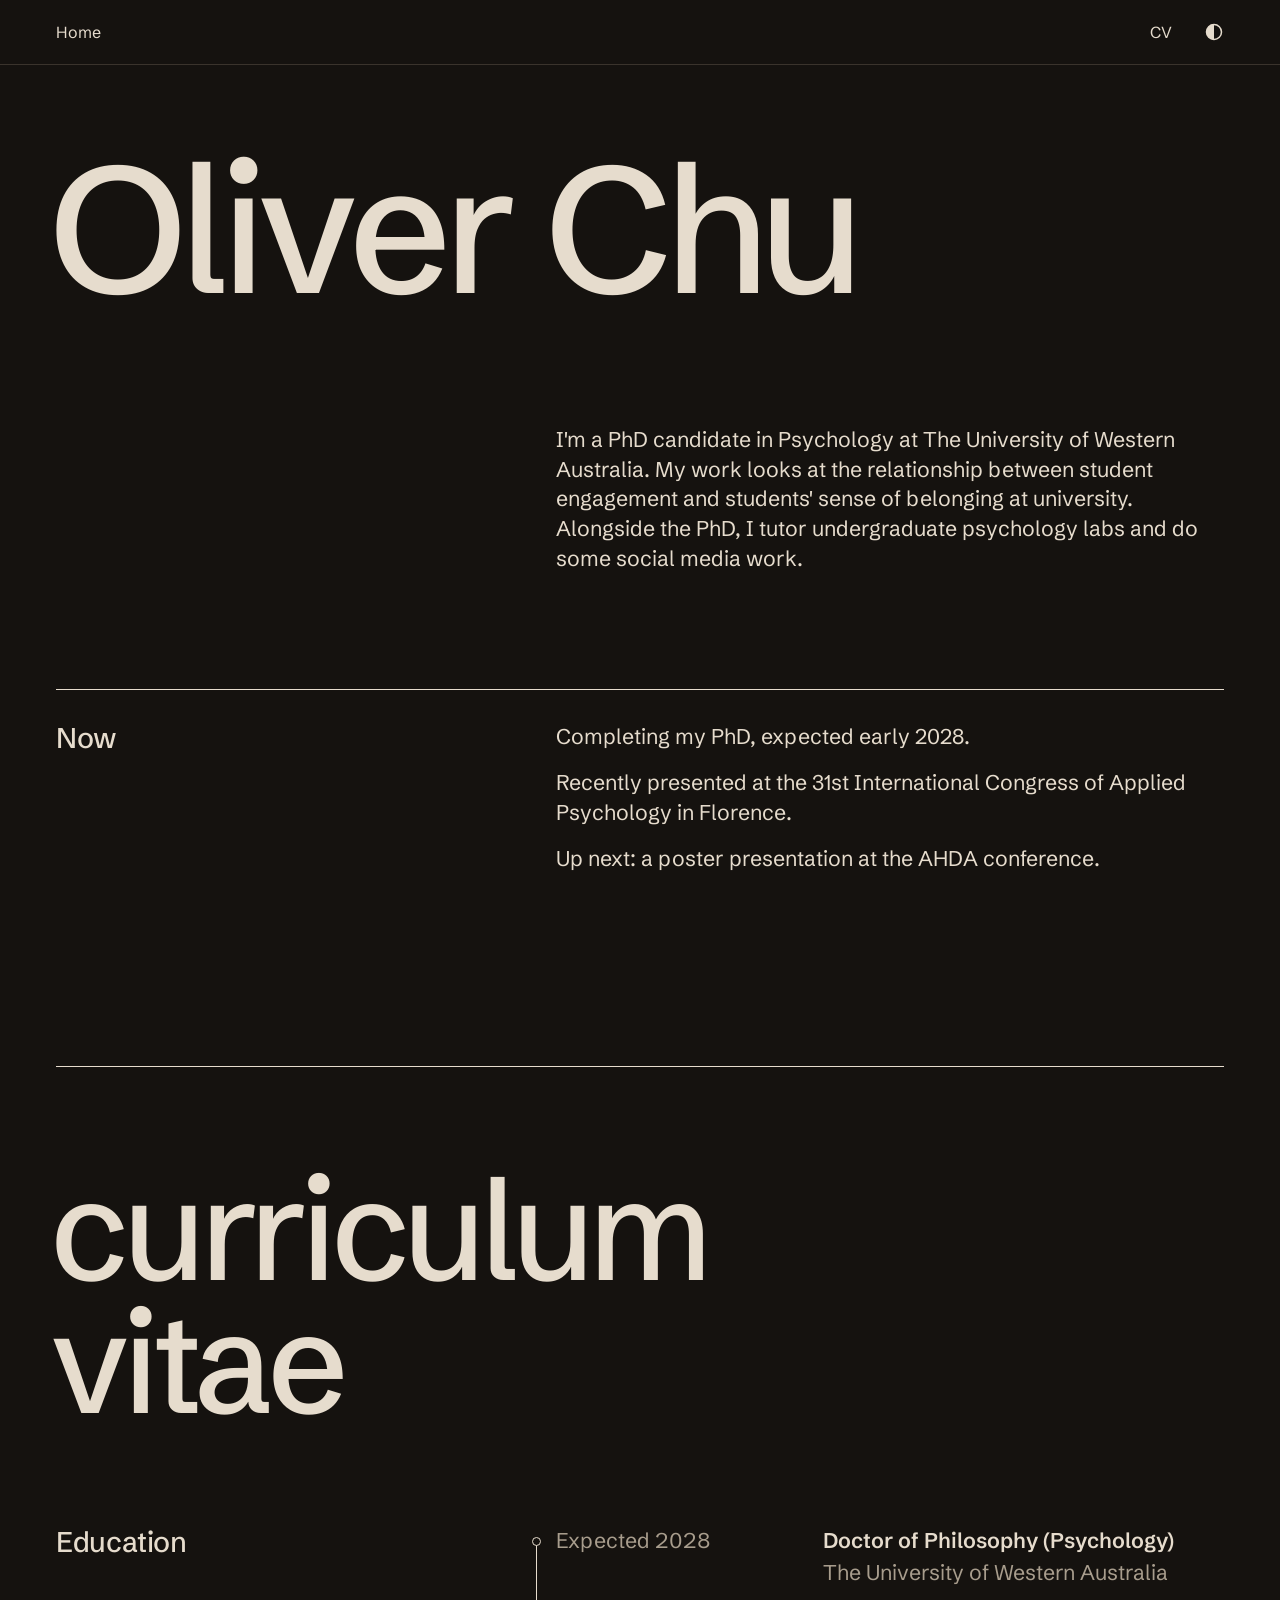
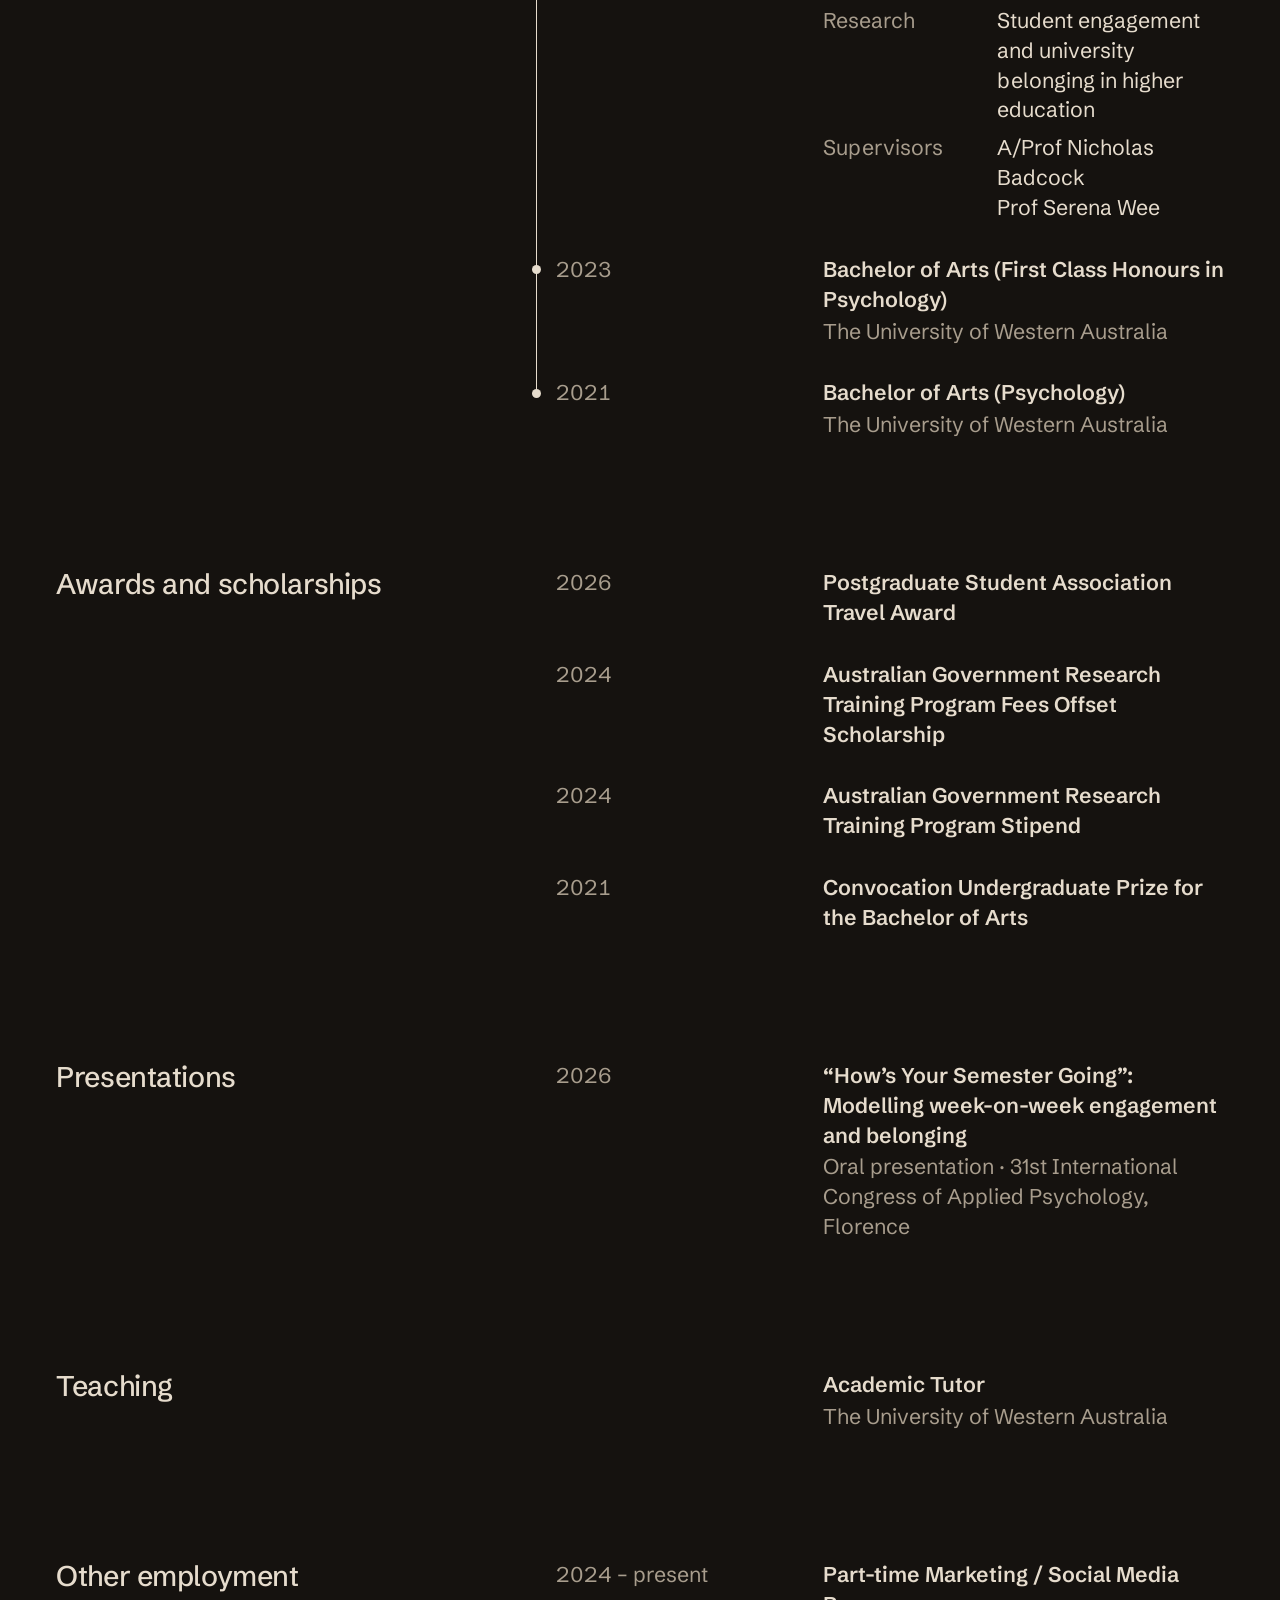
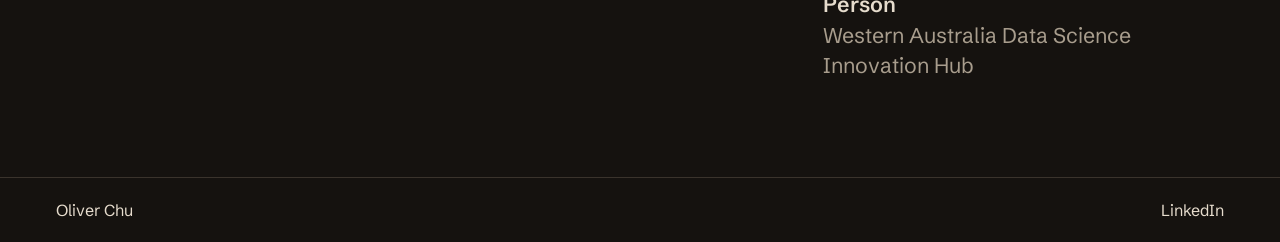
==== index.html @ 9bf69b16 "Take the posters and Work section off the home page for now Removes the three posters, the Work intr" ====
<!doctype html>
<html lang="en">
<head>
<meta charset="utf-8">
<meta name="viewport" content="width=device-width, initial-scale=1">
<title>Oliver Chu</title>
<meta name="description" content="Oliver Chu, PhD candidate in psychology at The University of Western Australia, studying how what students do shapes whether they feel they belong.">
<meta property="og:title" content="Oliver Chu">
<meta property="og:description" content="PhD candidate in psychology at The University of Western Australia, researching student engagement and university belonging.">
<meta property="og:type" content="website">
<link rel="icon" href="assets/img/favicon.svg" type="image/svg+xml">
<link rel="preload" href="assets/fonts/schibsted-grotesk-latin-500-normal.woff2" as="font" type="font/woff2" crossorigin>
<link rel="stylesheet" href="assets/css/style.css">
<script>document.documentElement.classList.add("js")</script>
<script src="assets/js/sun.js"></script>
</head>
<body class="home" id="top">

<header class="site-header">
<a class="site-home" href="index.html" aria-current="page">Home</a>
<nav class="site-nav" aria-label="Main">
<a href="#cv">CV</a>
<button class="theme-toggle" type="button" aria-label="Dark mode" aria-pressed="false" hidden><svg viewBox="0 0 20 20" aria-hidden="true"><circle cx="10" cy="10" r="7.5" fill="none" stroke="currentColor" stroke-width="1.5"/><path d="M10 2.5a7.5 7.5 0 0 1 0 15z" fill="currentColor"/></svg></button>
</nav>
</header>

<main>

<section class="hero">
<h1 class="display">Oliver Chu</h1>
<div class="row">
<div class="col-label"></div>
<div class="col-text lead">
<p>I'm a PhD candidate in Psychology at The University of Western Australia. My work looks at the relationship between student engagement and students' sense of belonging at university. Alongside the PhD, I tutor undergraduate psychology labs and do some social media work.</p>
</div>
<div class="col-space"></div>
</div>
</section>

<section class="section" aria-labelledby="now">
<div class="row">
<h2 class="label col-label" id="now">Now</h2>
<div class="col-text">
<p>Completing my PhD, expected early 2028.</p>
<p>Recently presented at the 31st International Congress of Applied Psychology in Florence.</p>
<p>Up next: a poster presentation at the AHDA conference.</p>
</div>
<div class="col-space"></div>
</div>
</section>


<section class="cv-head reveal" id="cv" aria-label="Curriculum vitae">
<h2 class="display display--page">curriculum<br>vitae</h2>
</section>

<section class="section section--tight reveal">
<div class="row">
<h2 class="label col-label">Education</h2>
<ol class="entries entries--timeline col-text" style="flex-grow: 4; max-width: none;">
<li class="entry entry--current">
<span class="entry-when">Expected 2028</span>
<div class="entry-body">
<span class="entry-what">Doctor of Philosophy (Psychology)</span>
<span class="entry-where">The University of Western Australia</span>
<dl class="entry-notes">
<dt>Research</dt><dd>Student engagement and university belonging in higher education</dd>
<dt>Supervisors</dt><dd class="pair"><span>A/Prof Nicholas Badcock</span><span>Prof Serena Wee</span></dd>
</dl>
</div>
</li>
<li class="entry">
<span class="entry-when">2023</span>
<div class="entry-body">
<span class="entry-what">Bachelor of Arts (First Class Honours in Psychology)</span>
<span class="entry-where">The University of Western Australia</span>
</div>
</li>
<li class="entry">
<span class="entry-when">2021</span>
<div class="entry-body">
<span class="entry-what">Bachelor of Arts (Psychology)</span>
<span class="entry-where">The University of Western Australia</span>
</div>
</li>
</ol>
<div class="col-space" style="flex-grow: 1;"></div>
</div>
</section>

<section class="section section--tight reveal">
<div class="row">
<h2 class="label col-label">Awards and scholarships</h2>
<ol class="entries col-text" style="flex-grow: 4; max-width: none;">
<li class="entry">
<span class="entry-when">2026</span>
<div class="entry-body"><span class="entry-what">Postgraduate Student Association Travel Award</span></div>
</li>
<li class="entry">
<span class="entry-when">2024</span>
<div class="entry-body"><span class="entry-what">Australian Government Research Training Program Fees Offset Scholarship</span></div>
</li>
<li class="entry">
<span class="entry-when">2024</span>
<div class="entry-body"><span class="entry-what">Australian Government Research Training Program Stipend</span></div>
</li>
<li class="entry">
<span class="entry-when">2021</span>
<div class="entry-body"><span class="entry-what">Convocation Undergraduate Prize for the Bachelor of Arts</span></div>
</li>
</ol>
<div class="col-space" style="flex-grow: 1;"></div>
</div>
</section>

<section class="section section--tight reveal">
<div class="row">
<h2 class="label col-label">Presentations</h2>
<ol class="entries col-text" style="flex-grow: 4; max-width: none;">
<li class="entry">
<span class="entry-when">2026</span>
<div class="entry-body">
<span class="entry-what">“How’s Your Semester Going”: Modelling week-on-week engagement and belonging</span>
<span class="entry-where">Oral presentation · 31st International Congress of Applied Psychology, Florence</span>
</div>
</li>
</ol>
<div class="col-space" style="flex-grow: 1;"></div>
</div>
</section>

<section class="section section--tight reveal">
<div class="row">
<h2 class="label col-label">Teaching</h2>
<ol class="entries col-text" style="flex-grow: 4; max-width: none;">
<li class="entry">
<span class="entry-when"></span>
<div class="entry-body">
<span class="entry-what">Academic Tutor</span>
<span class="entry-where">The University of Western Australia</span>
</div>
</li>
</ol>
<div class="col-space" style="flex-grow: 1;"></div>
</div>
</section>

<section class="section section--tight reveal">
<div class="row">
<h2 class="label col-label">Other employment</h2>
<ol class="entries col-text" style="flex-grow: 4; max-width: none;">
<li class="entry">
<span class="entry-when">2024 – present</span>
<div class="entry-body">
<span class="entry-what">Part-time Marketing / Social Media Person</span>
<span class="entry-where">Western Australia Data Science Innovation Hub</span>
</div>
</li>
</ol>
<div class="col-space" style="flex-grow: 1;"></div>
</div>
</section>


</main>

<footer class="site-footer">
<a class="footer-name" href="#top" aria-label="Oliver Chu, back to top">Oliver Chu</a>
<nav class="footer-links" aria-label="Contact">
<a class="footer-email" href="https://www.linkedin.com/in/oliver-chu-8070741a5/" rel="me">LinkedIn</a>
</nav>
<!-- Add your links when ready, e.g. <a href="https://scholar.google.com/...">Google Scholar</a> · <a href="https://orcid.org/...">ORCID</a> -->
</footer>

<script>
(function () {
  var items = document.querySelectorAll(".reveal");
  if (!("IntersectionObserver" in window)) { items.forEach(function (el) { el.classList.add("is-in"); }); return; }
  var io = new IntersectionObserver(function (entries) {
    entries.forEach(function (e) { if (e.isIntersecting) { e.target.classList.add("is-in"); io.unobserve(e.target); } });
  }, { rootMargin: "0px 0px -12% 0px", threshold: 0.08 });
  items.forEach(function (el) { io.observe(el); });
})();
</script>
<script src="assets/js/theme.js" defer></script>
<script src="assets/js/cursor.js" defer></script>
</body>
</html>
---- assets/css/style.css ----
/* Oliver Chu — site styles */

@font-face { font-family: "Schibsted Grotesk"; font-weight: 400; font-style: normal; font-display: swap; src: url("../fonts/schibsted-grotesk-latin-400-normal.woff2") format("woff2"); }
@font-face { font-family: "Schibsted Grotesk"; font-weight: 500; font-style: normal; font-display: swap; src: url("../fonts/schibsted-grotesk-latin-500-normal.woff2") format("woff2"); }
@font-face { font-family: "Schibsted Grotesk"; font-weight: 600; font-style: normal; font-display: swap; src: url("../fonts/schibsted-grotesk-latin-600-normal.woff2") format("woff2"); }

:root {
  --paper: #f1ebe0;
  --ink: #1b1714;
  --muted: #5e554b;
  --line: #d5ccbd;
  --accent: #9e2f3c;
  --font: "Schibsted Grotesk", "Helvetica Neue", Helvetica, Arial, sans-serif;
  --gutter: clamp(20px, 4.4vw, 64px);

  /* Type scale: Perfect Fourth (1.333) from a 16px base.
     -1 = 12px   0 = 16px   1 = 21.33px   7 = 159.8px   8 = 213px */
  --step--1: 0.75rem;
  --step-0: 1rem;
  --step-1: 1.333rem;
  --step-2: 1.777rem;
  --step-7: 9.989rem;
  --step-8: 13.315rem;

  /* Measure: body text kept to roughly 45–75 characters per line */
  --measure: 38em;
  --measure-lead: 30em;

  /* Layout: which of the 12 columns the text starts in, on screens 1024px and wider (phones stay one column).
     --bio-start moves the bio under the name; --text-start moves the text beside Work, Now and the CV titles.
     Both run to the right margin, so a smaller number gives a wider block. */
  --bio-start: 6;
  --text-start: 6;

  --dot: #9e2f3c; /* the cursor dot stays maroon in both modes */
  color-scheme: light;
}

/* Dark mode: the Study 2 poster colours. Follows the system setting unless the reader picks one with
   the header toggle, which sets data-theme on <html>. Links turn rose, since maroon is too dim on the dark ground. */
:root[data-theme="dark"] {
  --paper: #15120f;
  --ink: #e6dccd;
  --muted: #a89d8d;
  --line: #3a332c;
  --accent: #e07a82;
  color-scheme: dark;
}
@media (prefers-color-scheme: dark) {
  :root:not([data-theme="light"]) {
    --paper: #15120f;
    --ink: #e6dccd;
    --muted: #a89d8d;
    --line: #3a332c;
    --accent: #e07a82;
    color-scheme: dark;
  }
}

*, *::before, *::after { box-sizing: border-box; }

html { -webkit-text-size-adjust: 100%; }

body {
  margin: 0;
  background: var(--paper);
  color: var(--ink);
  font-family: var(--font);
  font-size: var(--step-0);
  line-height: 1.5;
  -webkit-font-smoothing: antialiased;
}

a { color: var(--ink); text-underline-offset: 4px; }
a:hover { color: var(--accent); }
a:focus-visible { outline: 2px solid var(--accent); outline-offset: 2px; }

img { display: block; max-width: 100%; }

/* Section titles: real type on the scale, sentence case, no tracking */
.label {
  margin: 0;
  font-size: var(--step-2);
  line-height: 1.15;
  font-weight: 500;
  letter-spacing: -0.015em;
}

.meta { font-size: var(--step--1); line-height: 1.4; color: var(--muted); }
.entry-when, .poster .meta span:first-child { font-variant-numeric: tabular-nums; }

/* Header and footer */
.site-header {
  padding: 0 var(--gutter);
  display: flex;
  flex-wrap: wrap;
  justify-content: space-between;
  align-items: center;
  gap: 8px 32px;
  border-bottom: 1px solid var(--line);
}
.site-header a {
  display: inline-flex;
  align-items: center;
  min-height: 64px;
  text-decoration: none;
}
.site-home { font-size: var(--step-0); }
.site-nav { display: flex; gap: 0 32px; }
.site-nav a { font-size: var(--step-0); font-weight: 400; }
.site-nav a[aria-current="page"] { text-decoration: underline; text-underline-offset: 6px; }
/* Light / Dark toggle: a half-filled circle in the nav, the same height as the links.
   Pressed (dark) turns the filled half to the other side, a short half-turn that skips with reduced motion. */
.theme-toggle { display: inline-flex; align-items: center; justify-content: center; min-height: 64px; min-width: 44px; margin: 0 -12px; padding: 0; border: 0; background: none; color: var(--ink); }
.theme-toggle svg { width: 20px; height: 20px; transition: transform 0.4s ease; }
.theme-toggle[aria-pressed="true"] svg { transform: rotate(180deg); }
@media (prefers-reduced-motion: reduce) { .theme-toggle svg { transition: none; } }
.theme-toggle:hover { color: var(--accent); }
.theme-toggle:focus-visible { outline: 2px solid var(--accent); outline-offset: 2px; }
.theme-toggle[hidden] { display: none; }

.site-footer {
  padding: 32px var(--gutter) 48px;
  border-top: 1px solid var(--line);
  display: flex;
  flex-wrap: wrap;
  justify-content: space-between;
  gap: 16px 48px;
}

main { padding: 0 var(--gutter); }

/* Big type */
.display {
  margin: 0;
  font-size: clamp(4rem, 14vw, var(--step-8));
  line-height: 0.9;
  font-weight: 500;
  letter-spacing: -0.045em;
  /* Optical alignment: the first letter's built-in side space (about 0.042em on O and c) is pulled back,
     so the visible edge of the letter sits on the page margin like everything below it */
  margin-left: -0.042em;
}
.display--page { font-size: clamp(3.5rem, 11vw, var(--step-7)); line-height: 0.95; }

/* Sections and the label / text / space row.
   Opening section: more air above the name and between the name and the bio (Draft 2, 1440px: 96 / 128 / 128) */
.hero { padding: clamp(64px, 6.5vw, 96px) 0 clamp(96px, 9vw, 128px); display: flex; flex-direction: column; gap: clamp(48px, 9vw, 128px); }
.section { padding: 32px 0 192px; border-top: 1px solid var(--ink); display: flex; flex-direction: column; gap: 48px; }
/* CV subsections (Education, Awards, …): no rule above them; full-width rules are kept for major sections only */
.section--tight { padding-bottom: 96px; border-top: 0; }

.row { display: flex; flex-wrap: wrap; gap: 24px 32px; }
.row > .col-label { flex: 1 1 180px; }
.row > .col-text { flex: 3 1 480px; max-width: 30em; font-size: var(--step-1); line-height: 1.4; }
.hero-intro { display: flex; justify-content: center; }
.hero-intro .lead { margin: 0; }
.lead, .row > .col-text.lead { font-size: var(--step-1); line-height: 1.4; max-width: var(--measure-lead); }
.row > .col-space { flex: 2 1 0; min-width: 0; }
.col-text p { margin: 0; }
.col-text > * + *, .col-text > p + p { margin-top: 16px; }

.link-label {
  display: inline-flex;
  align-items: center;
  min-height: 44px;
  font-size: var(--step-1);
  font-weight: 400;
}

/* Poster row */
.posters { display: flex; flex-wrap: wrap; gap: 64px 32px; align-items: flex-start; }
.poster { flex: 1 1 280px; margin: 0; display: flex; flex-direction: column; gap: 16px; }
.poster img { width: 100%; height: auto; aspect-ratio: 840 / 1188; object-fit: cover; }
/* Dark mode: a hairline edge so the dark Study 2 poster doesn't merge into the page, and posters dimmed
   slightly so the cream one doesn't glare; each lights up fully on hover or focus. */
:root[data-theme="dark"] .poster img { box-shadow: 0 0 0 1px var(--line); filter: brightness(0.86); transition: filter 0.3s ease; }
:root[data-theme="dark"] .poster-open:is(:hover, :focus-visible) img { filter: none; }
@media (prefers-color-scheme: dark) {
  :root:not([data-theme="light"]) .poster img { box-shadow: 0 0 0 1px var(--line); filter: brightness(0.86); transition: filter 0.3s ease; }
  :root:not([data-theme="light"]) .poster-open:is(:hover, :focus-visible) img { filter: none; }
}
@media (prefers-reduced-motion: reduce) { .poster img { transition: none; } }
.poster figcaption { display: flex; flex-direction: column; gap: 8px; }
.poster .meta { display: flex; gap: 16px; font-size: var(--step-0); }
.poster-title { font-weight: 600; font-size: var(--step-1); line-height: 1.3; }

/* Poster viewer: a poster opens full-screen near its native size, so the print-sized text can be read.
   Plain paper ground, square corners, no shadow or animation. Close sits in the header's 64px row. */
.poster-open { display: block; cursor: zoom-in; }
.poster-open:focus-visible { outline: 2px solid var(--accent); outline-offset: 4px; }
.viewer { width: 100vw; height: 100dvh; max-width: none; max-height: none; margin: 0; padding: 64px 0 0; border: 0; background: var(--paper); overflow: auto; }
.viewer::backdrop { background: var(--paper); }
html:has(.viewer[open]) { overflow: hidden; }
.viewer-close { position: fixed; top: 0; right: 0; min-height: 64px; padding: 0 var(--gutter); border: 0; background: var(--paper); color: var(--ink); font: inherit; font-size: var(--step-0); cursor: pointer; }
.viewer-close:hover { color: var(--accent); }
.viewer-close:focus-visible { outline: 2px solid var(--accent); outline-offset: -4px; }
.viewer-img {
  display: block;
  margin: 0 auto;
  height: auto;
  cursor: zoom-out;
  /* Fill the screen up to the file's native 1680px; never below 1000px, so phones pan sideways instead of shrinking the text */
  width: clamp(1000px, 100%, 1680px);
  max-width: none;
}

/* CV entries */
.entries { margin: 0; padding: 0; list-style: none; display: flex; flex-direction: column; gap: 32px; }
.entry { display: flex; flex-wrap: wrap; gap: 4px 32px; }
.entry-when { flex: 0 0 220px; font-size: var(--step-1); line-height: 1.4; color: var(--muted); }
.entry-body { flex: 1 1 360px; max-width: 30em; font-size: var(--step-1); line-height: 1.4; display: flex; flex-direction: column; gap: 2px; }
.entry-what { font-weight: 600; }
.entry-where { color: var(--muted); }
.entry-notes { margin: 16px 0 0; font-size: var(--step-1); line-height: 1.4; display: grid; grid-template-columns: 150px minmax(0, 1fr); gap: 8px 24px; }
.entry-notes dt { color: var(--muted); }
.entry-notes dd { margin: 0; }

@media (max-width: 640px) {
  .hero { padding-bottom: 96px; }
  .section { padding-bottom: 96px; }
  .entry-notes { grid-template-columns: 1fr; gap: 0 0; }
  .entry-notes dd { margin-bottom: 8px; }
}
.entries.col-text > * + * { margin-top: 0; }

/* Supervisors side by side; when there isn't room, the second name drops to the next line.
   A name only breaks between words if it can't fit on a line by itself (the narrow column near 1076px). */
.entry-notes dd.pair { display: flex; flex-wrap: wrap; gap: 0 24px; }
.entry-notes dd.pair > span { min-width: 0; }

/* Education timeline: a dot beside each date joined by a hairline, newest at the top.
   Dots sit in the gutter left of the dates, so the dates still line up with the other CV sections.
   The current entry (the PhD, in progress) is a hollow dot. On narrow screens the list is indented to make room. */
.entries--timeline > .entry { position: relative; }
.entries--timeline > .entry::before,
.entries--timeline > .entry:not(:last-child)::after { content: ""; position: absolute; pointer-events: none; }
.entries--timeline > .entry::before {
  left: -24px; top: calc(var(--step-1) * 0.7 - 4.5px); z-index: 1;
  width: 9px; height: 9px; border-radius: 50%; background: var(--ink);
}
.entries--timeline > .entry--current::before { background: var(--paper); border: 1.5px solid var(--ink); }
.entries--timeline > .entry:not(:last-child)::after {
  left: -20px; width: 1px; background: var(--ink);
  top: calc(var(--step-1) * 0.7); bottom: calc(-32px - var(--step-1) * 0.7);
}
@media (max-width: 1023px) { .entries--timeline { padding-left: 24px; } }

/* One-page CV: the CV follows Now and each section fades in once as it arrives */
html { scroll-behavior: smooth; }
#cv { scroll-margin-top: 0; }
.cv-head { padding: 96px 0 64px; border-top: 1px solid var(--ink); }
.js .reveal { opacity: 0; transform: translateY(28px); transition: opacity 0.8s ease, transform 0.8s cubic-bezier(0.2, 0.7, 0.2, 1); }
.js .reveal.is-in { opacity: 1; transform: none; }
@media (prefers-reduced-motion: reduce) {
  html { scroll-behavior: auto; }
  .js .reveal { opacity: 1; transform: none; transition: none; }
}
@media print { .js .reveal { opacity: 1; transform: none; } }

/* Footer mirrors the header: the name at the same size as Home and CV */
.site-footer { margin: 0; padding: 0 var(--gutter); min-height: 64px; display: flex; align-items: center; border-top: 1px solid var(--line); }
.footer-name { font-size: var(--step-0); text-decoration: none; color: var(--ink); display: inline-flex; align-items: center; min-height: 64px; }
.footer-name:hover { color: var(--accent); }
/* Contact link (LinkedIn) on the right of the footer, mirroring CV in the header; same 16px */
.footer-email { font-size: var(--step-0); text-decoration: none; color: var(--ink); display: inline-flex; align-items: center; gap: 8px; min-height: 64px; }
.footer-email:hover { color: var(--accent); }
.footer-links { display: flex; flex-wrap: wrap; gap: 0 32px; }
@media (max-width: 480px) { .footer-email, .footer-name { min-height: 48px; } .site-footer { padding-block: 8px; row-gap: 0; } }

/* Wide screens: a 12-column grid. Labels take columns 1–5 and all text starts at column 6, running to the
   right margin (Draft 2), capped at a readable line length on very wide screens.
   The type grows gently past 1440px so lines stay a comfortable length instead of leaving the right side empty. */
@media (min-width: 1024px) {
  .row { display: grid; grid-template-columns: repeat(12, minmax(0, 1fr)); column-gap: 32px; row-gap: 24px; }
  /* Start columns come from --bio-start and --text-start in :root (6 if unset). Labels fill the space before the text. */
  .row > .col-label { grid-column: 1 / var(--text-start, 6); }
  .row > .col-text { grid-column: var(--text-start, 6) / 13; max-width: var(--measure); }
  .row > .col-text.entries { grid-column: var(--text-start, 6) / 13; max-width: none; }
  .hero .row > .col-text.lead { grid-column: var(--bio-start, 6) / 13; }
  .lead, .row > .col-text.lead { max-width: var(--measure); }
  .row > .col-space { display: none; }
  .entry-when { flex-basis: 11em; }
  .entry-body { max-width: 34em; }
}
@media (min-width: 1440px) {
  html { font-size: min(20px, calc(16px + (100vw - 1440px) * 0.007)); }
}

/* Fallback cursor (no script, or touch laptops): a small maroon (accent) dot; over anything clickable a larger one.
   A thin paper ring keeps both visible on the dark Study 2 poster. */
html { cursor: url("data:image/svg+xml,%3Csvg xmlns='http://www.w3.org/2000/svg' width='16' height='16'%3E%3Ccircle cx='8' cy='8' r='4.5' fill='%239e2f3c' stroke='%23f1ebe0' stroke-width='1.5'/%3E%3C/svg%3E") 8 8, auto; }
a, button, .poster-open, .viewer-img, .viewer-close { cursor: url("data:image/svg+xml,%3Csvg xmlns='http://www.w3.org/2000/svg' width='24' height='24'%3E%3Ccircle cx='12' cy='12' r='8' fill='%239e2f3c' stroke='%23f1ebe0' stroke-width='1.5'/%3E%3C/svg%3E") 12 12, pointer; }

/* Main cursor (assets/js/cursor.js): a maroon dot on the pointer and a hollow ring trailing a beat behind.
   The script adds .has-cursor, which hides the system cursor. The ring is white with a difference blend,
   so it inverts what's under it: dark on paper, light on the dark ground and posters, in either mode. */
.has-cursor, .has-cursor * { cursor: none !important; }
.cursor-ring, .cursor-dot { position: fixed; left: 0; top: 0; z-index: 2147483647; pointer-events: none; border-radius: 50%; opacity: 0; transition: opacity 0.2s; will-change: transform; }
.cursor-ring { width: 28px; height: 28px; margin: -14px 0 0 -14px; border: 1.5px solid #fff; mix-blend-mode: difference; }
.cursor-dot { width: 9px; height: 9px; margin: -4.5px 0 0 -4.5px; background: var(--dot); }
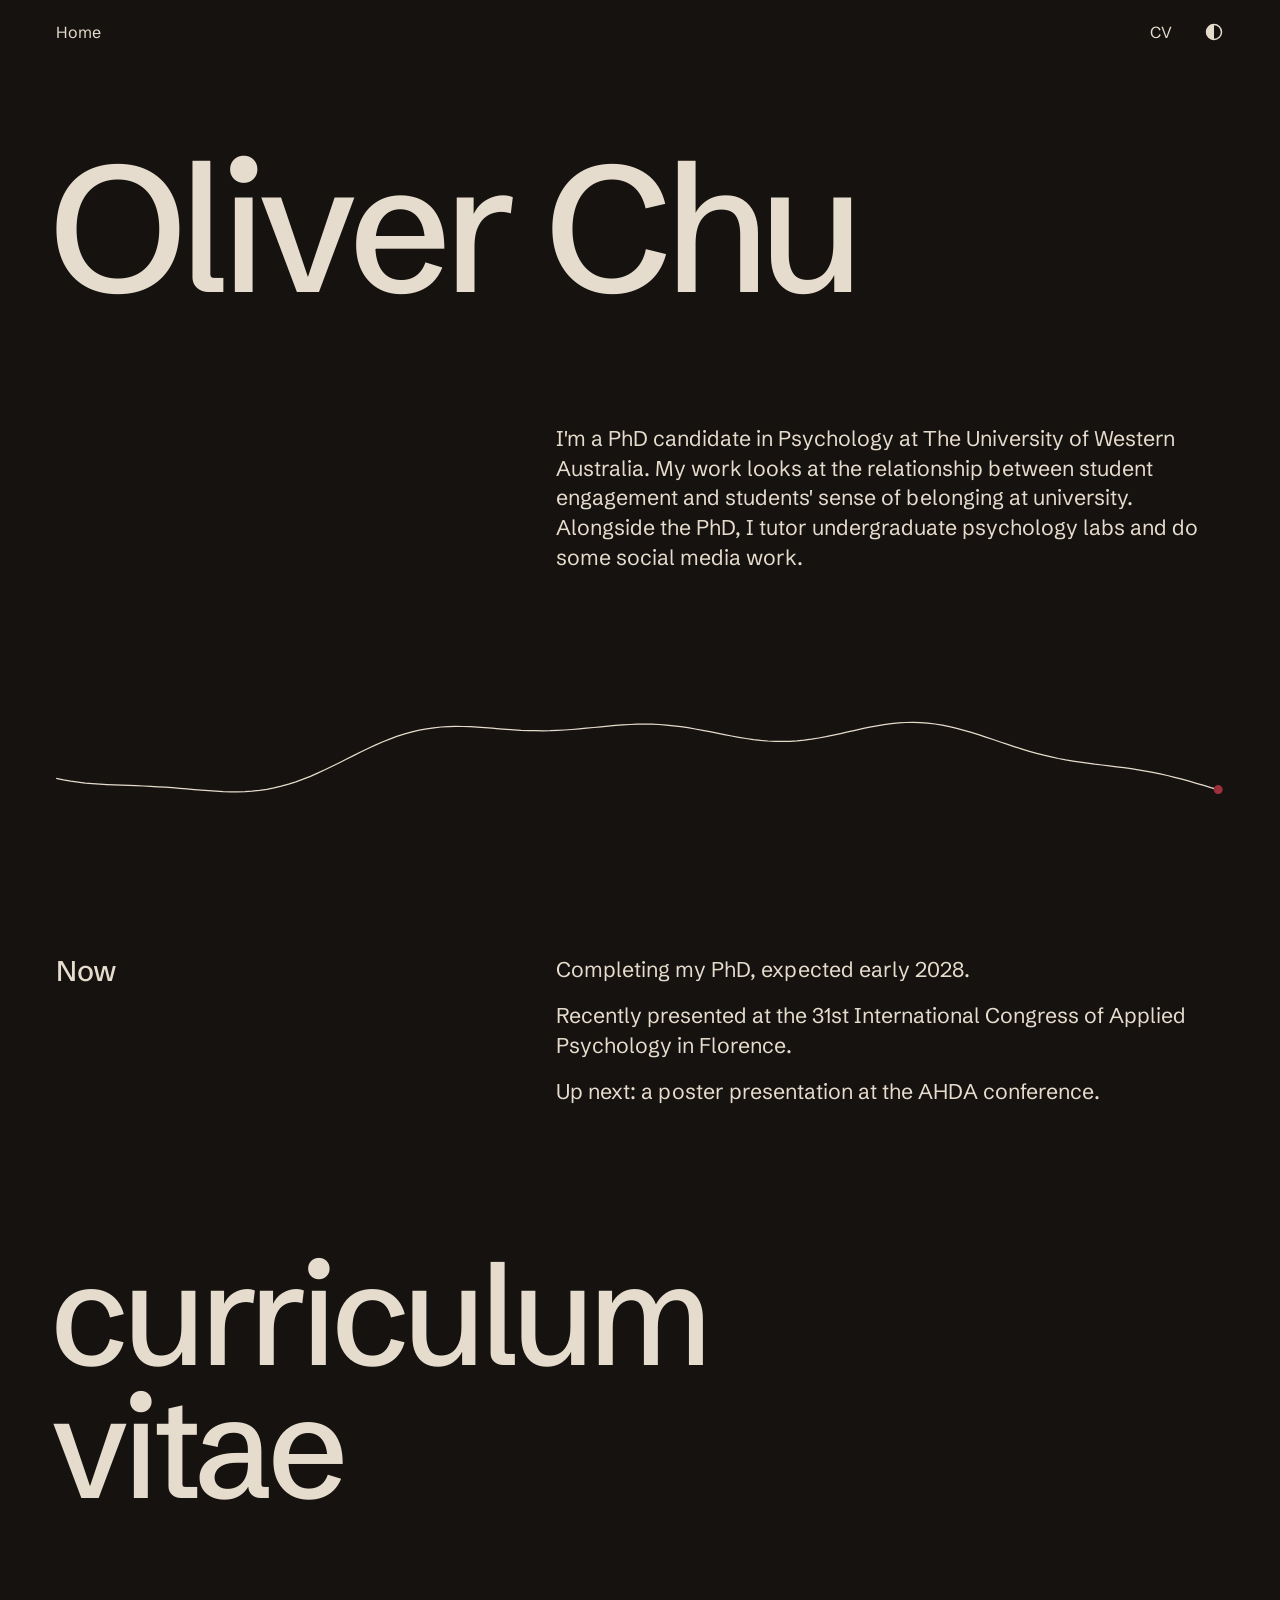
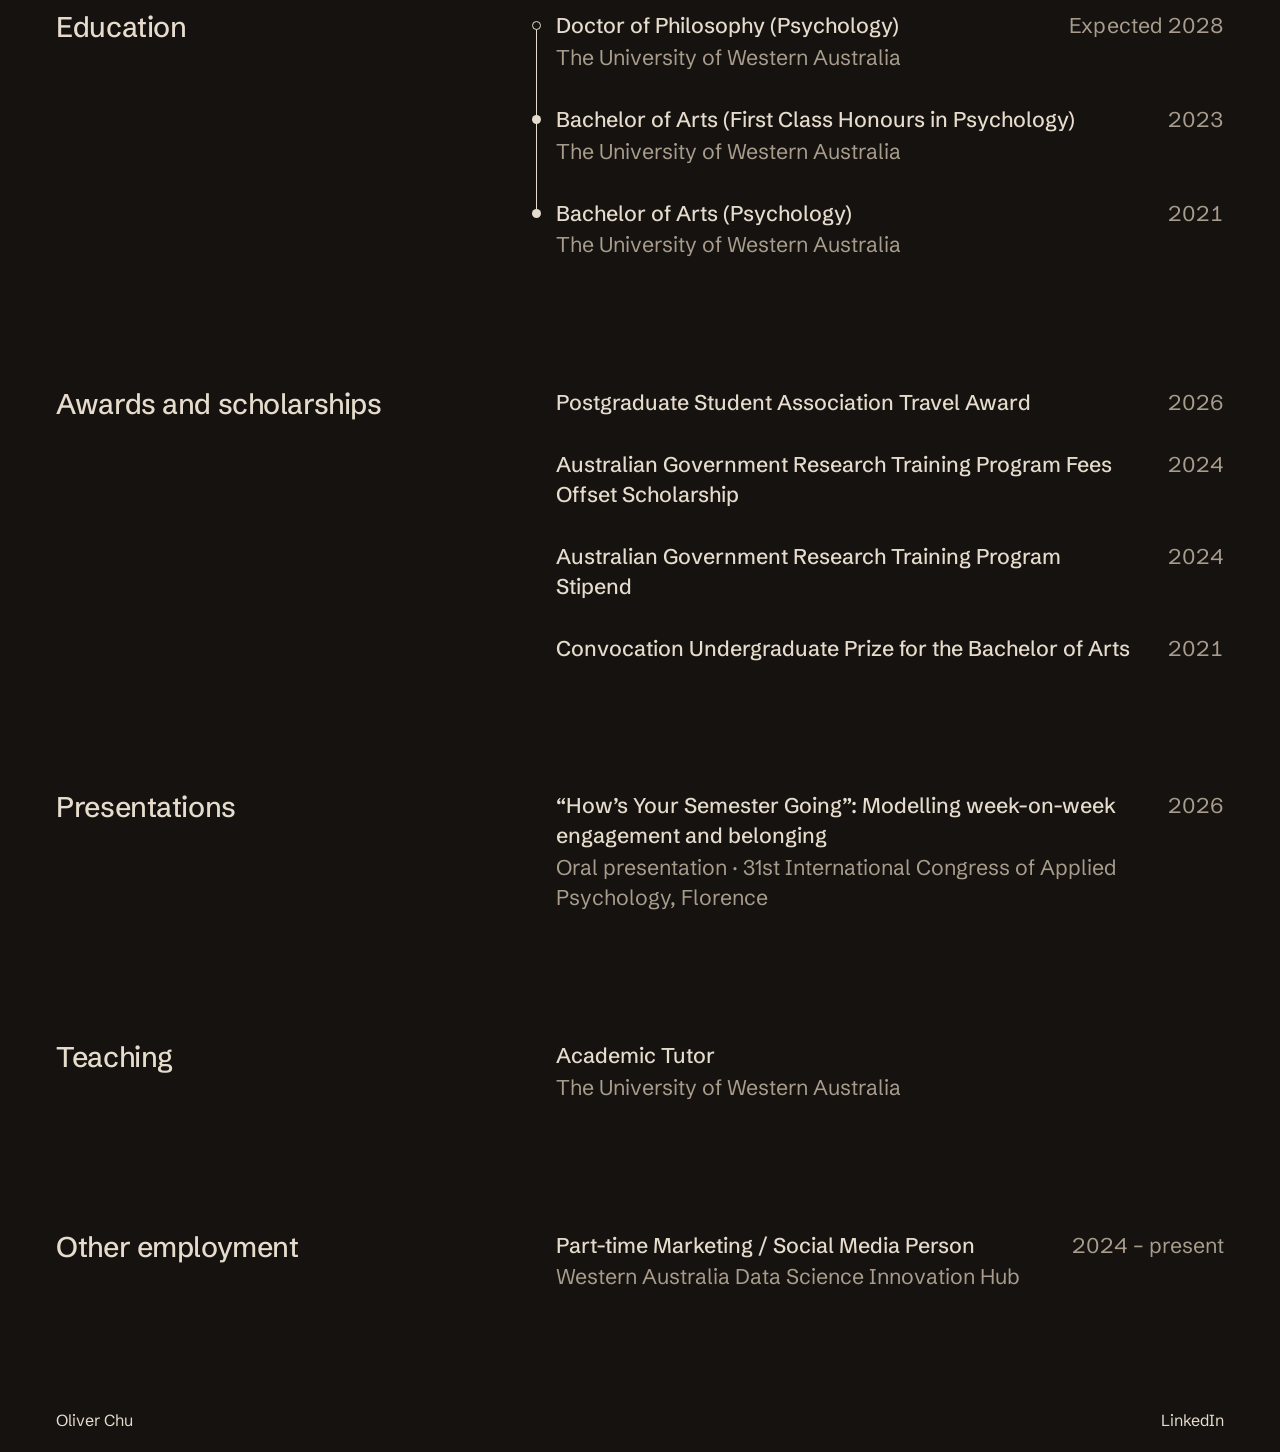
==== commit c4b357f3: "Remove the lines across and add a moving line above Now Spacing now separates the sections, with the" ====
--- a/index.html
+++ b/index.html
@@ -63,10 +63,6 @@
 <div class="entry-body">
 <span class="entry-what">Doctor of Philosophy (Psychology)</span>
 <span class="entry-where">The University of Western Australia</span>
-<dl class="entry-notes">
-<dt>Research</dt><dd>Student engagement and university belonging in higher education</dd>
-<dt>Supervisors</dt><dd class="pair"><span>A/Prof Nicholas Badcock</span><span>Prof Serena Wee</span></dd>
-</dl>
 </div>
 </li>
 <li class="entry">
@@ -183,6 +179,7 @@
 })();
 </script>
 <script src="assets/js/theme.js" defer></script>
+<script src="assets/js/line.js" defer></script>
 <script src="assets/js/cursor.js" defer></script>
 </body>
 </html>
--- a/assets/css/style.css
+++ b/assets/css/style.css
@@ -97,7 +97,6 @@
   justify-content: space-between;
   align-items: center;
   gap: 8px 32px;
-  border-bottom: 1px solid var(--line);
 }
 .site-header a {
   display: inline-flex;
@@ -121,7 +120,6 @@
 
 .site-footer {
   padding: 32px var(--gutter) 48px;
-  border-top: 1px solid var(--line);
   display: flex;
   flex-wrap: wrap;
   justify-content: space-between;
@@ -146,9 +144,17 @@
 /* Sections and the label / text / space row.
    Opening section: more air above the name and between the name and the bio (Draft 2, 1440px: 96 / 128 / 128) */
 .hero { padding: clamp(64px, 6.5vw, 96px) 0 clamp(96px, 9vw, 128px); display: flex; flex-direction: column; gap: clamp(48px, 9vw, 128px); }
-.section { padding: 32px 0 192px; border-top: 1px solid var(--ink); display: flex; flex-direction: column; gap: 48px; }
-/* CV subsections (Education, Awards, …): no rule above them; full-width rules are kept for major sections only */
-.section--tight { padding-bottom: 96px; border-top: 0; }
+/* No lines across the page: spacing separates the sections, and the moving line sits above Now */
+.section { padding: 32px 0 clamp(56px, 6vw, 88px); display: flex; flex-direction: column; gap: 48px; }
+.section--tight { padding-bottom: 96px; }
+
+/* Moving line above Now (assets/js/line.js): fine enough to read as a rule, with the cursor's maroon dot on its end */
+.moving-line { display: block; width: 100%; height: 120px; overflow: visible; }
+.moving-line path { fill: none; stroke: var(--ink); stroke-width: 1.25; stroke-dasharray: 1; stroke-dashoffset: 1; transition: stroke-dashoffset 2.4s cubic-bezier(0.65, 0, 0.2, 1); }
+.moving-line circle { fill: var(--dot); opacity: 0; transition: opacity 0.4s 2.2s; }
+.moving-line.is-in path { stroke-dashoffset: 0; }
+.moving-line.is-in circle { opacity: 1; }
+@media (prefers-reduced-motion: reduce) { .moving-line path, .moving-line circle { transition: none; } }
 
 .row { display: flex; flex-wrap: wrap; gap: 24px 32px; }
 .row > .col-label { flex: 1 1 180px; }
@@ -210,7 +216,7 @@
 .entry { display: flex; flex-wrap: wrap; gap: 4px 32px; }
 .entry-when { flex: 0 0 220px; font-size: var(--step-1); line-height: 1.4; color: var(--muted); }
 .entry-body { flex: 1 1 360px; max-width: 30em; font-size: var(--step-1); line-height: 1.4; display: flex; flex-direction: column; gap: 2px; }
-.entry-what { font-weight: 600; }
+.entry-what { font-weight: 500; }
 .entry-where { color: var(--muted); }
 .entry-notes { margin: 16px 0 0; font-size: var(--step-1); line-height: 1.4; display: grid; grid-template-columns: 150px minmax(0, 1fr); gap: 8px 24px; }
 .entry-notes dt { color: var(--muted); }
@@ -218,7 +224,6 @@
 
 @media (max-width: 640px) {
   .hero { padding-bottom: 96px; }
-  .section { padding-bottom: 96px; }
   .entry-notes { grid-template-columns: 1fr; gap: 0 0; }
   .entry-notes dd { margin-bottom: 8px; }
 }
@@ -229,8 +234,8 @@
 .entry-notes dd.pair { display: flex; flex-wrap: wrap; gap: 0 24px; }
 .entry-notes dd.pair > span { min-width: 0; }
 
-/* Education timeline: a dot beside each date joined by a hairline, newest at the top.
-   Dots sit in the gutter left of the dates, so the dates still line up with the other CV sections.
+/* Education timeline: a dot beside each entry joined by a hairline, newest at the top.
+   Dots sit in the gutter to the left of the entries, so the text still lines up with the other CV sections.
    The current entry (the PhD, in progress) is a hollow dot. On narrow screens the list is indented to make room. */
 .entries--timeline > .entry { position: relative; }
 .entries--timeline > .entry::before,
@@ -249,7 +254,7 @@
 /* One-page CV: the CV follows Now and each section fades in once as it arrives */
 html { scroll-behavior: smooth; }
 #cv { scroll-margin-top: 0; }
-.cv-head { padding: 96px 0 64px; border-top: 1px solid var(--ink); }
+.cv-head { padding: clamp(48px, 5vw, 72px) 0 64px; }
 .js .reveal { opacity: 0; transform: translateY(28px); transition: opacity 0.8s ease, transform 0.8s cubic-bezier(0.2, 0.7, 0.2, 1); }
 .js .reveal.is-in { opacity: 1; transform: none; }
 @media (prefers-reduced-motion: reduce) {
@@ -259,7 +264,7 @@
 @media print { .js .reveal { opacity: 1; transform: none; } }
 
 /* Footer mirrors the header: the name at the same size as Home and CV */
-.site-footer { margin: 0; padding: 0 var(--gutter); min-height: 64px; display: flex; align-items: center; border-top: 1px solid var(--line); }
+.site-footer { margin: 0; padding: 0 var(--gutter); min-height: 64px; display: flex; align-items: center; }
 .footer-name { font-size: var(--step-0); text-decoration: none; color: var(--ink); display: inline-flex; align-items: center; min-height: 64px; }
 .footer-name:hover { color: var(--accent); }
 /* Contact link (LinkedIn) on the right of the footer, mirroring CV in the header; same 16px */
@@ -280,8 +285,10 @@
   .hero .row > .col-text.lead { grid-column: var(--bio-start, 6) / 13; }
   .lead, .row > .col-text.lead { max-width: var(--measure); }
   .row > .col-space { display: none; }
-  .entry-when { flex-basis: 11em; }
-  .entry-body { max-width: 34em; }
+  /* CV entries: titles start on the same column as the bio, and dates sit flush with the right margin */
+  .entry { flex-wrap: nowrap; justify-content: space-between; }
+  .entry-when { order: 2; flex: 0 0 auto; text-align: right; }
+  .entry-body { order: 1; flex: 0 1 var(--measure); max-width: var(--measure); }
 }
 @media (min-width: 1440px) {
   html { font-size: min(20px, calc(16px + (100vw - 1440px) * 0.007)); }
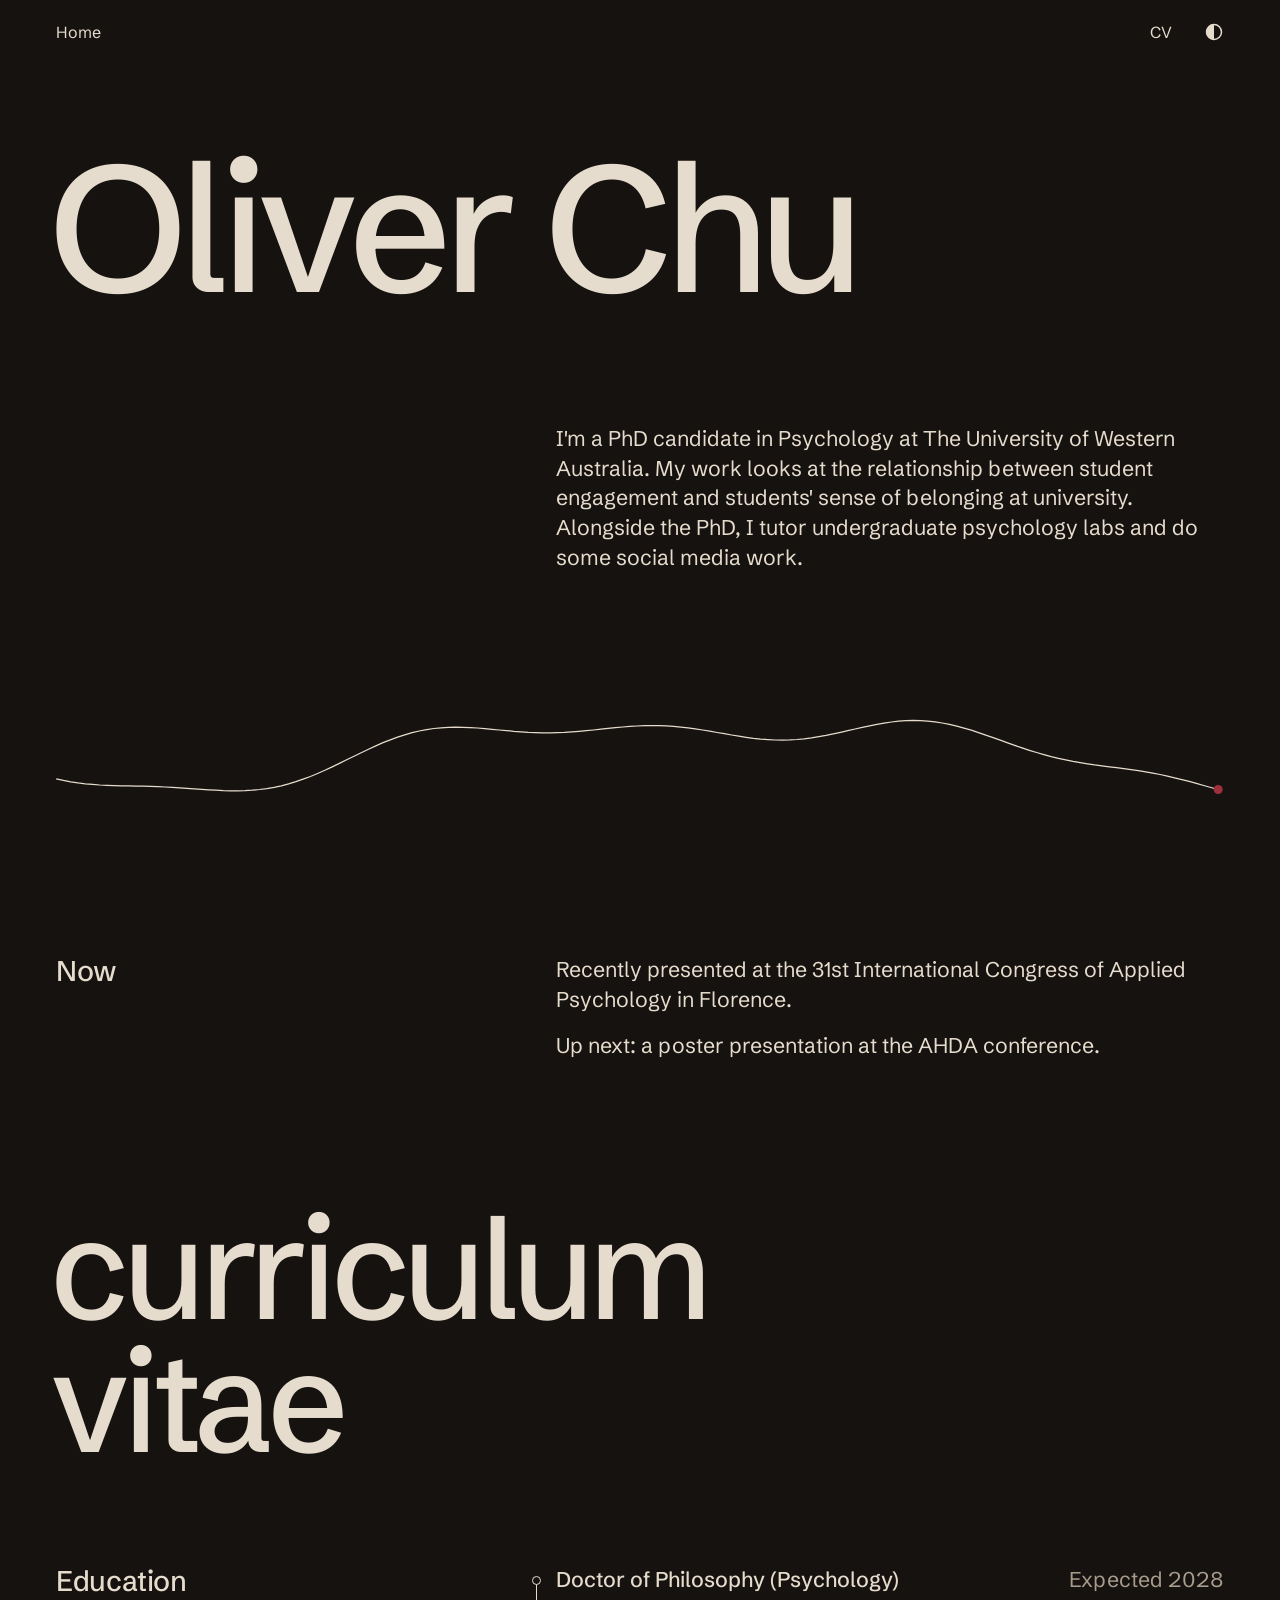
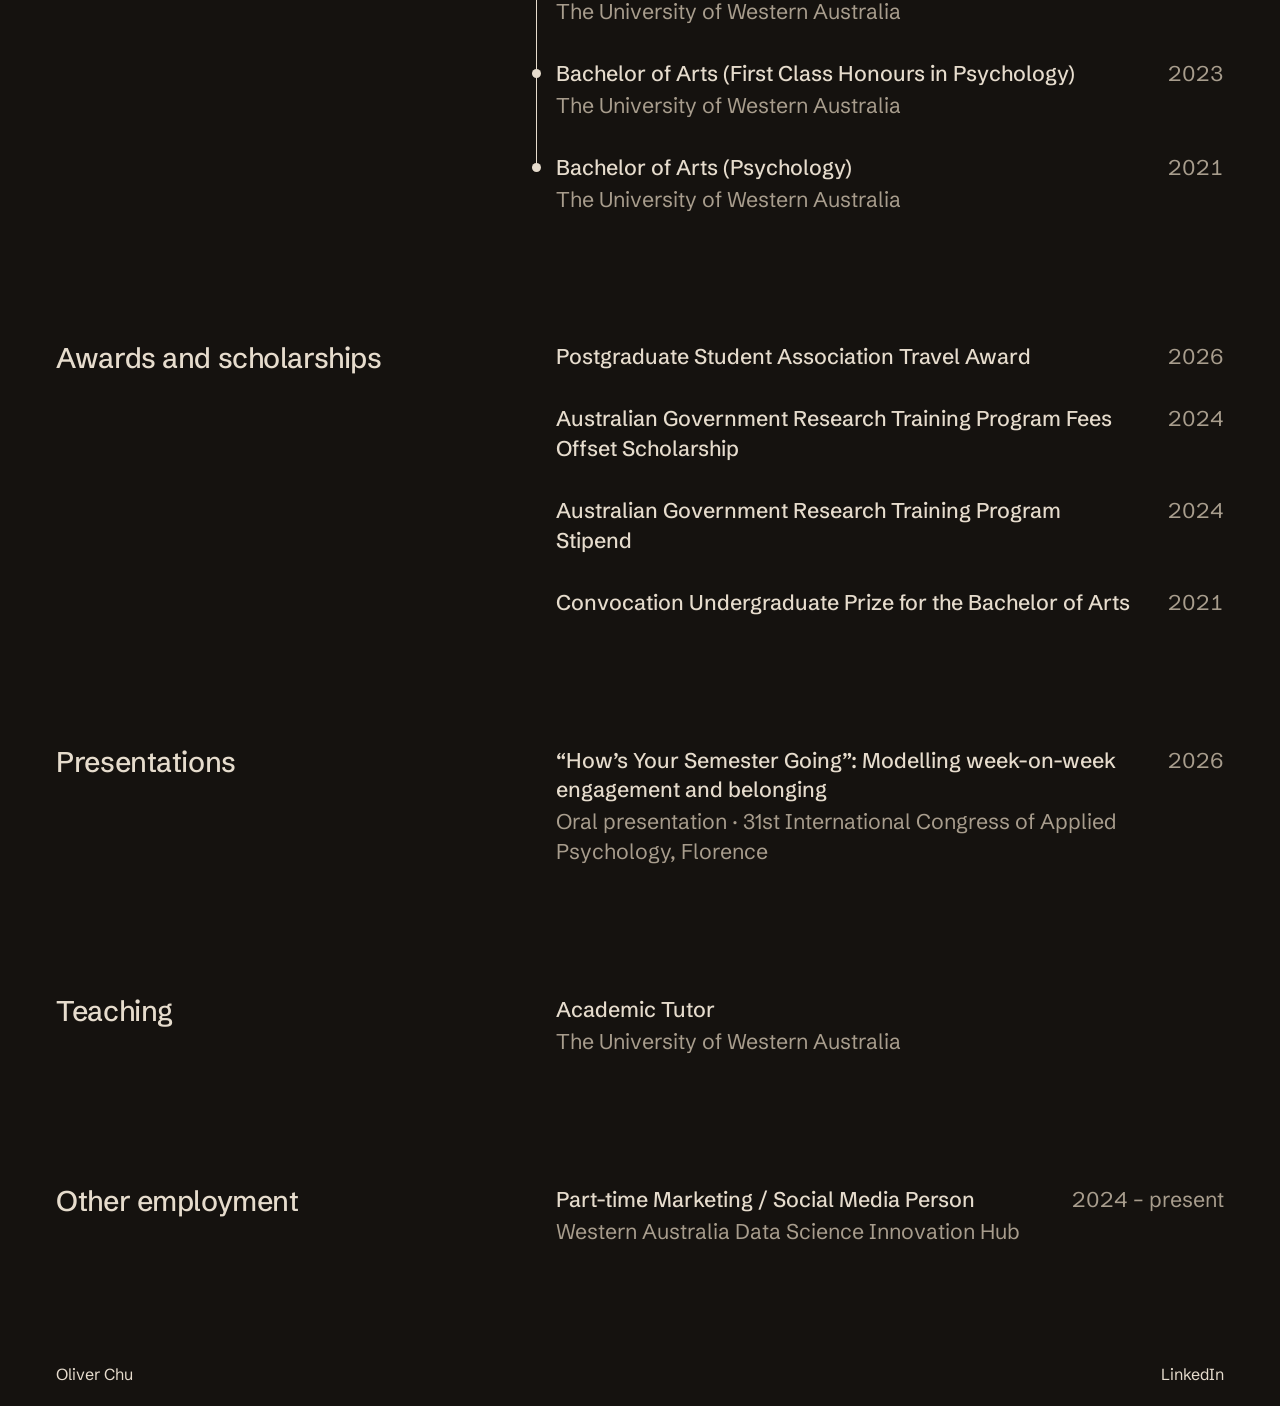
==== commit d948b588: "Take the PhD line out of Now" ====
--- a/index.html
+++ b/index.html
@@ -41,7 +41,6 @@
 <div class="row">
 <h2 class="label col-label" id="now">Now</h2>
 <div class="col-text">
-<p>Completing my PhD, expected early 2028.</p>
 <p>Recently presented at the 31st International Congress of Applied Psychology in Florence.</p>
 <p>Up next: a poster presentation at the AHDA conference.</p>
 </div>
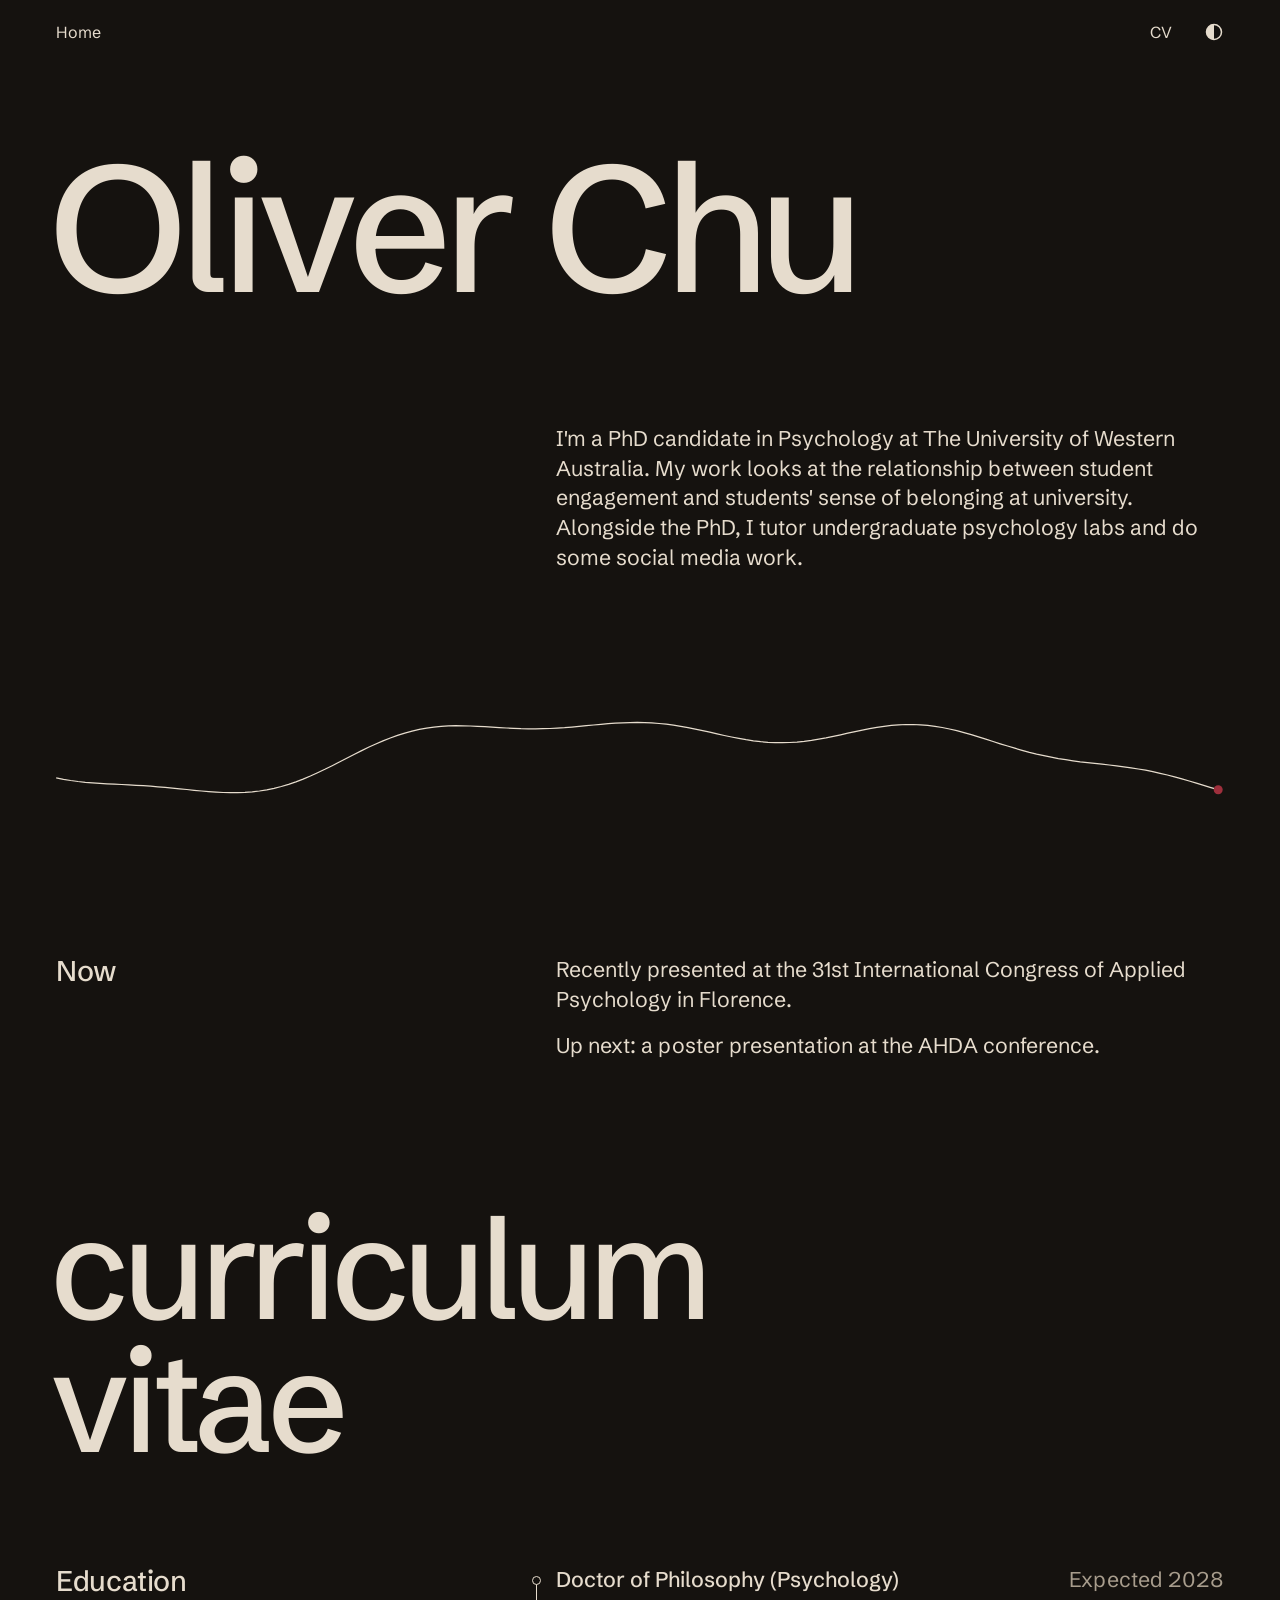
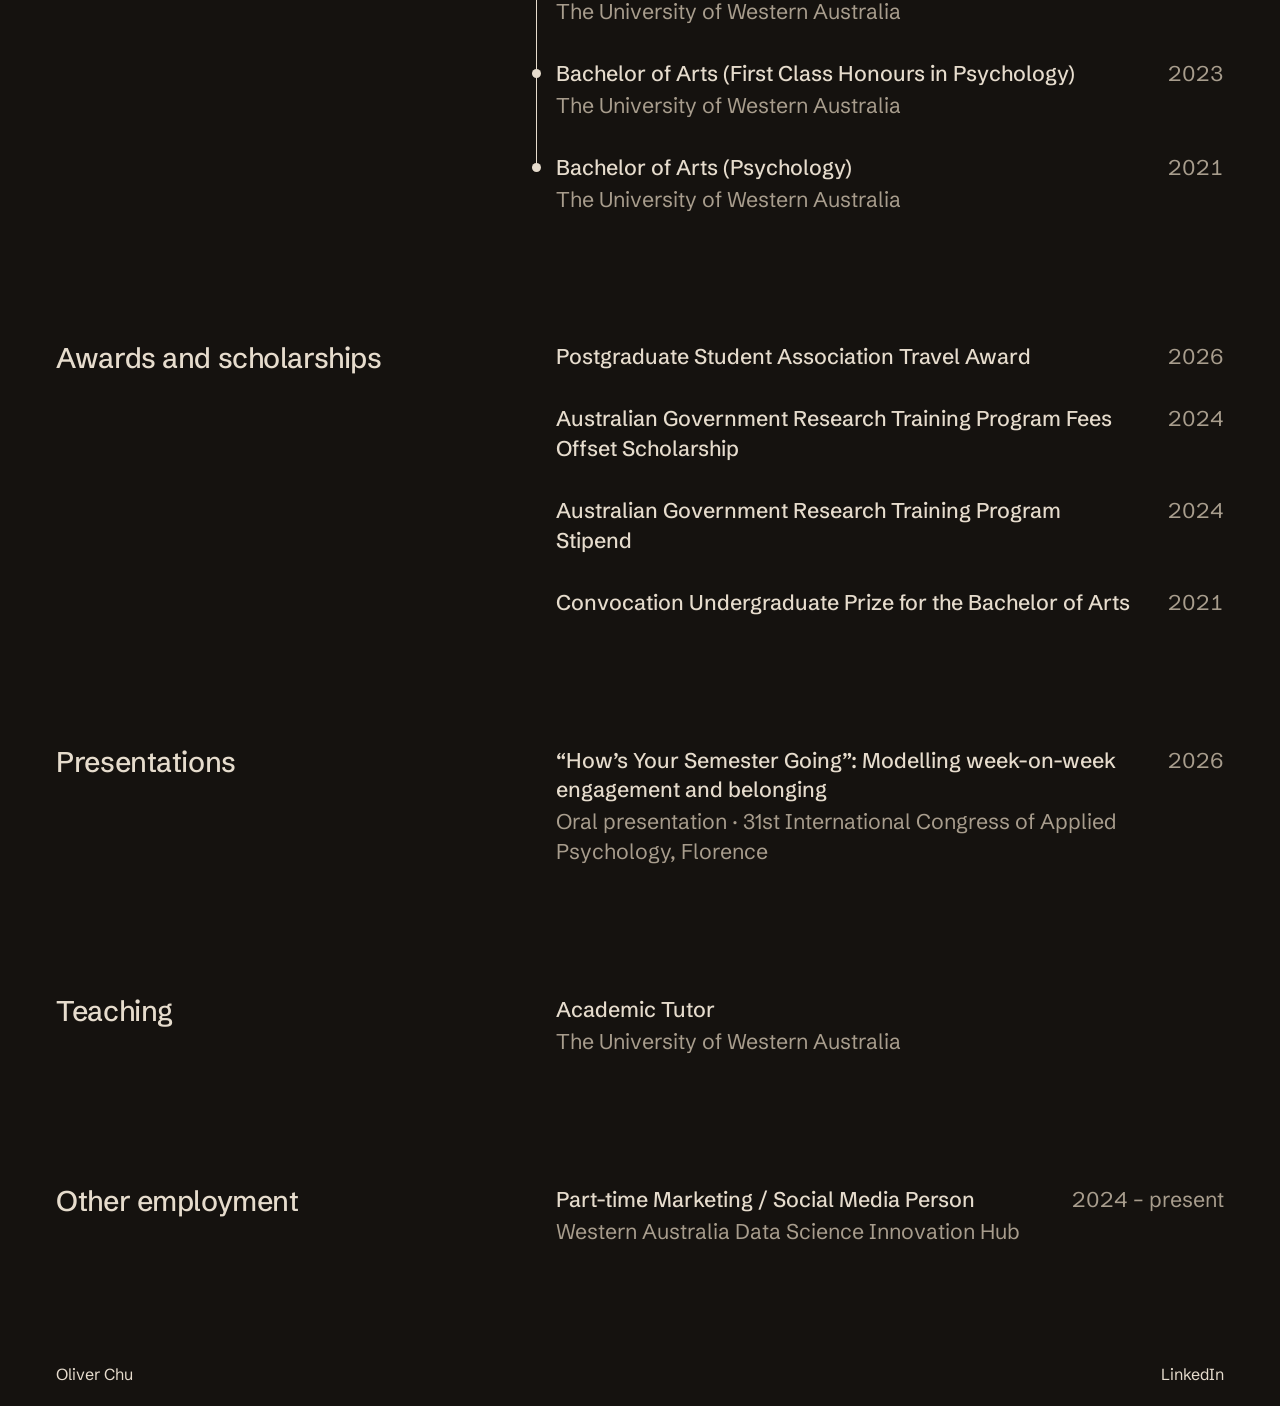
==== commit 23855ea4: "Stop stale styles from breaking the moving line Version the CSS and script links, so a new page can'" ====
--- a/index.html
+++ b/index.html
@@ -10,9 +10,9 @@
 <meta property="og:type" content="website">
 <link rel="icon" href="assets/img/favicon.svg" type="image/svg+xml">
 <link rel="preload" href="assets/fonts/schibsted-grotesk-latin-500-normal.woff2" as="font" type="font/woff2" crossorigin>
-<link rel="stylesheet" href="assets/css/style.css">
+<link rel="stylesheet" href="assets/css/style.css?v=20261107">
 <script>document.documentElement.classList.add("js")</script>
-<script src="assets/js/sun.js"></script>
+<script src="assets/js/sun.js?v=20261107"></script>
 </head>
 <body class="home" id="top">
 
@@ -177,8 +177,8 @@
   items.forEach(function (el) { io.observe(el); });
 })();
 </script>
-<script src="assets/js/theme.js" defer></script>
-<script src="assets/js/line.js" defer></script>
-<script src="assets/js/cursor.js" defer></script>
+<script src="assets/js/theme.js?v=20261107" defer></script>
+<script src="assets/js/line.js?v=20261107" defer></script>
+<script src="assets/js/cursor.js?v=20261107" defer></script>
 </body>
 </html>
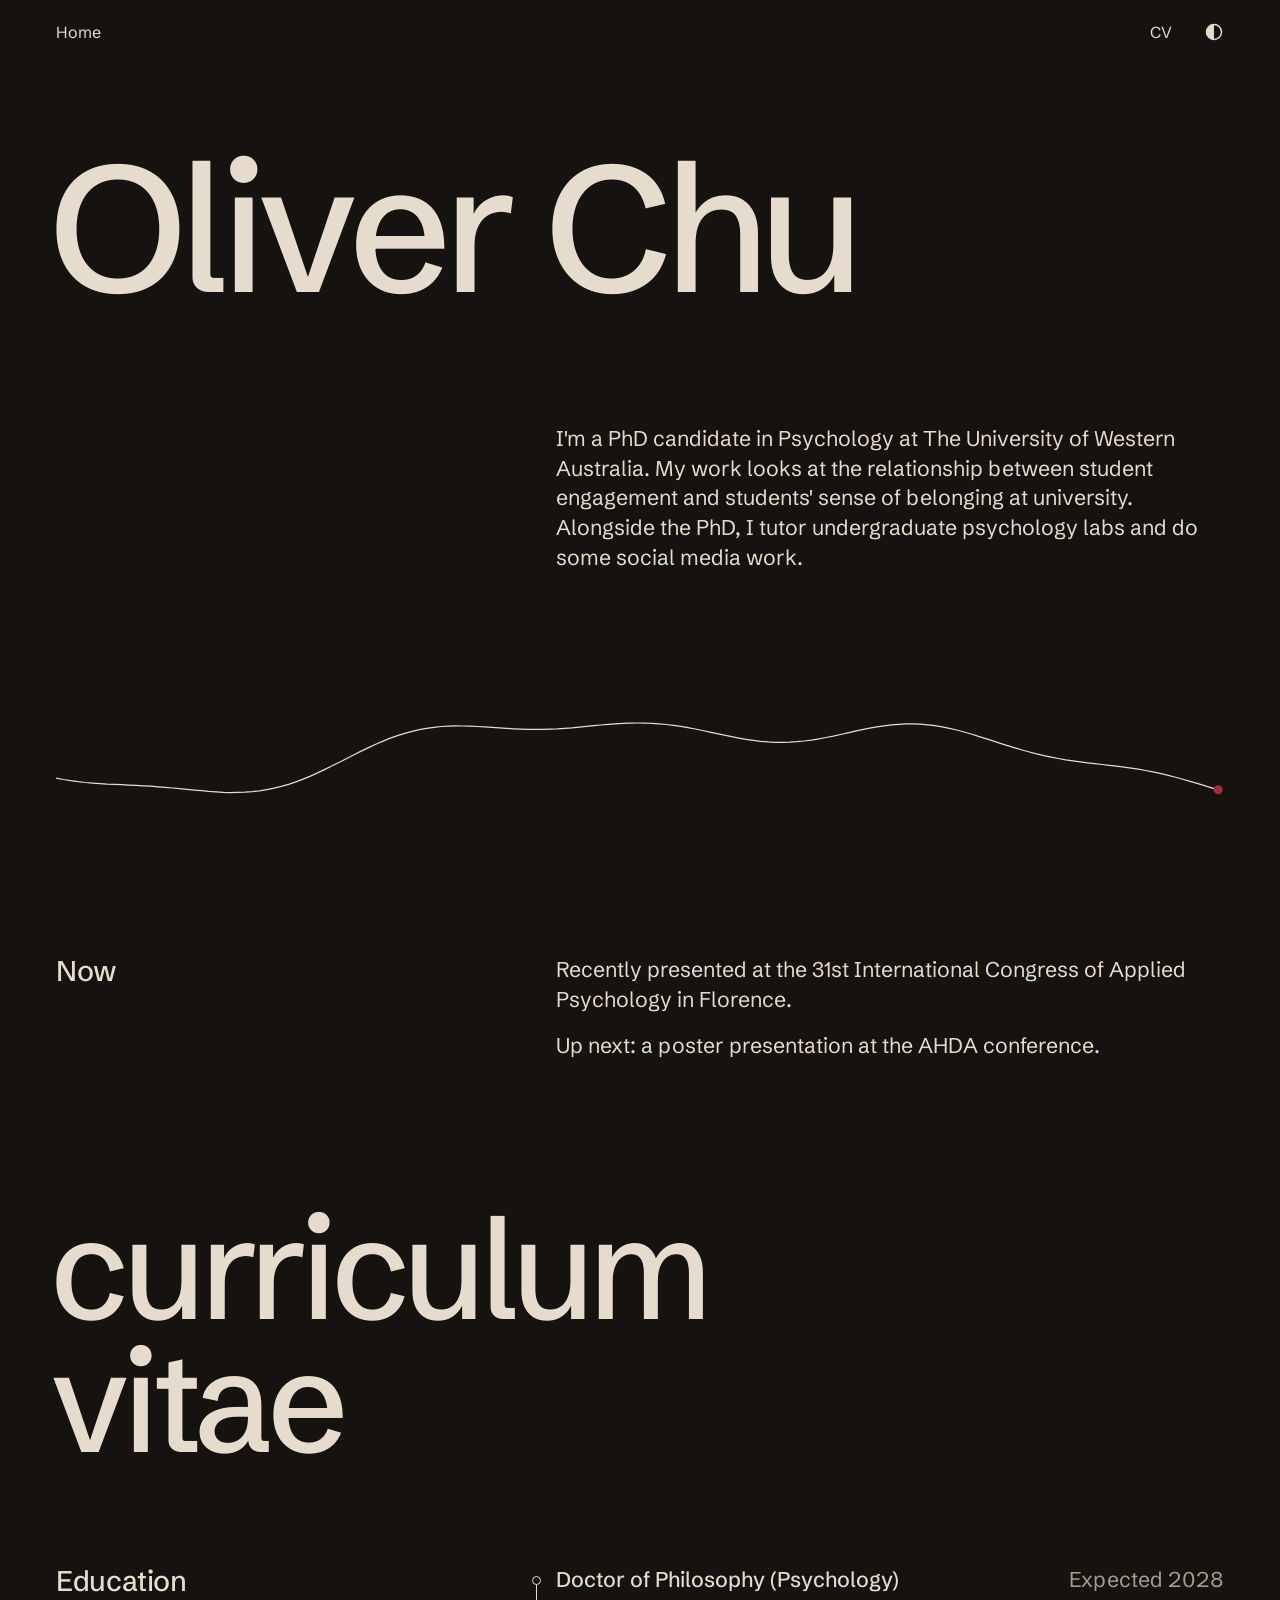
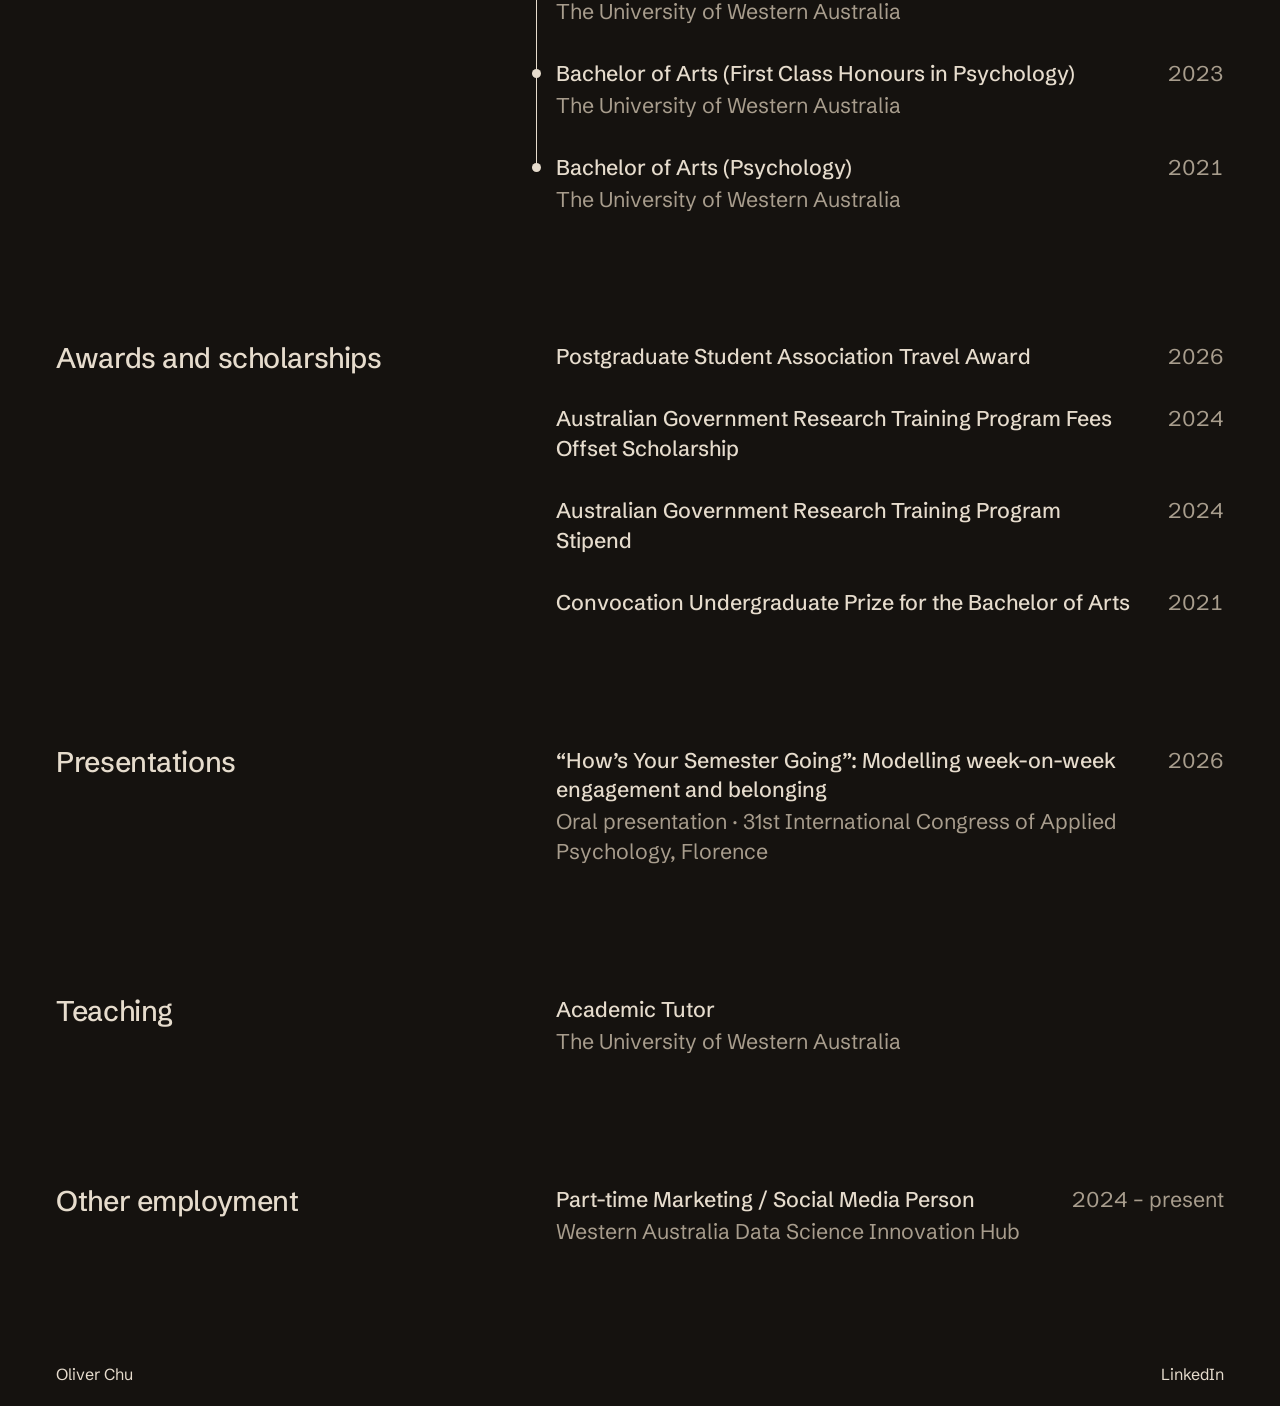
==== commit b30cbac2: "Keep the moving line drifting under reduced motion Its movement is slow and small, so it now runs fo" ====
--- a/index.html
+++ b/index.html
@@ -178,7 +178,7 @@
 })();
 </script>
 <script src="assets/js/theme.js?v=20261107" defer></script>
-<script src="assets/js/line.js?v=20261107" defer></script>
+<script src="assets/js/line.js?v=20261107b" defer></script>
 <script src="assets/js/cursor.js?v=20261107" defer></script>
 </body>
 </html>
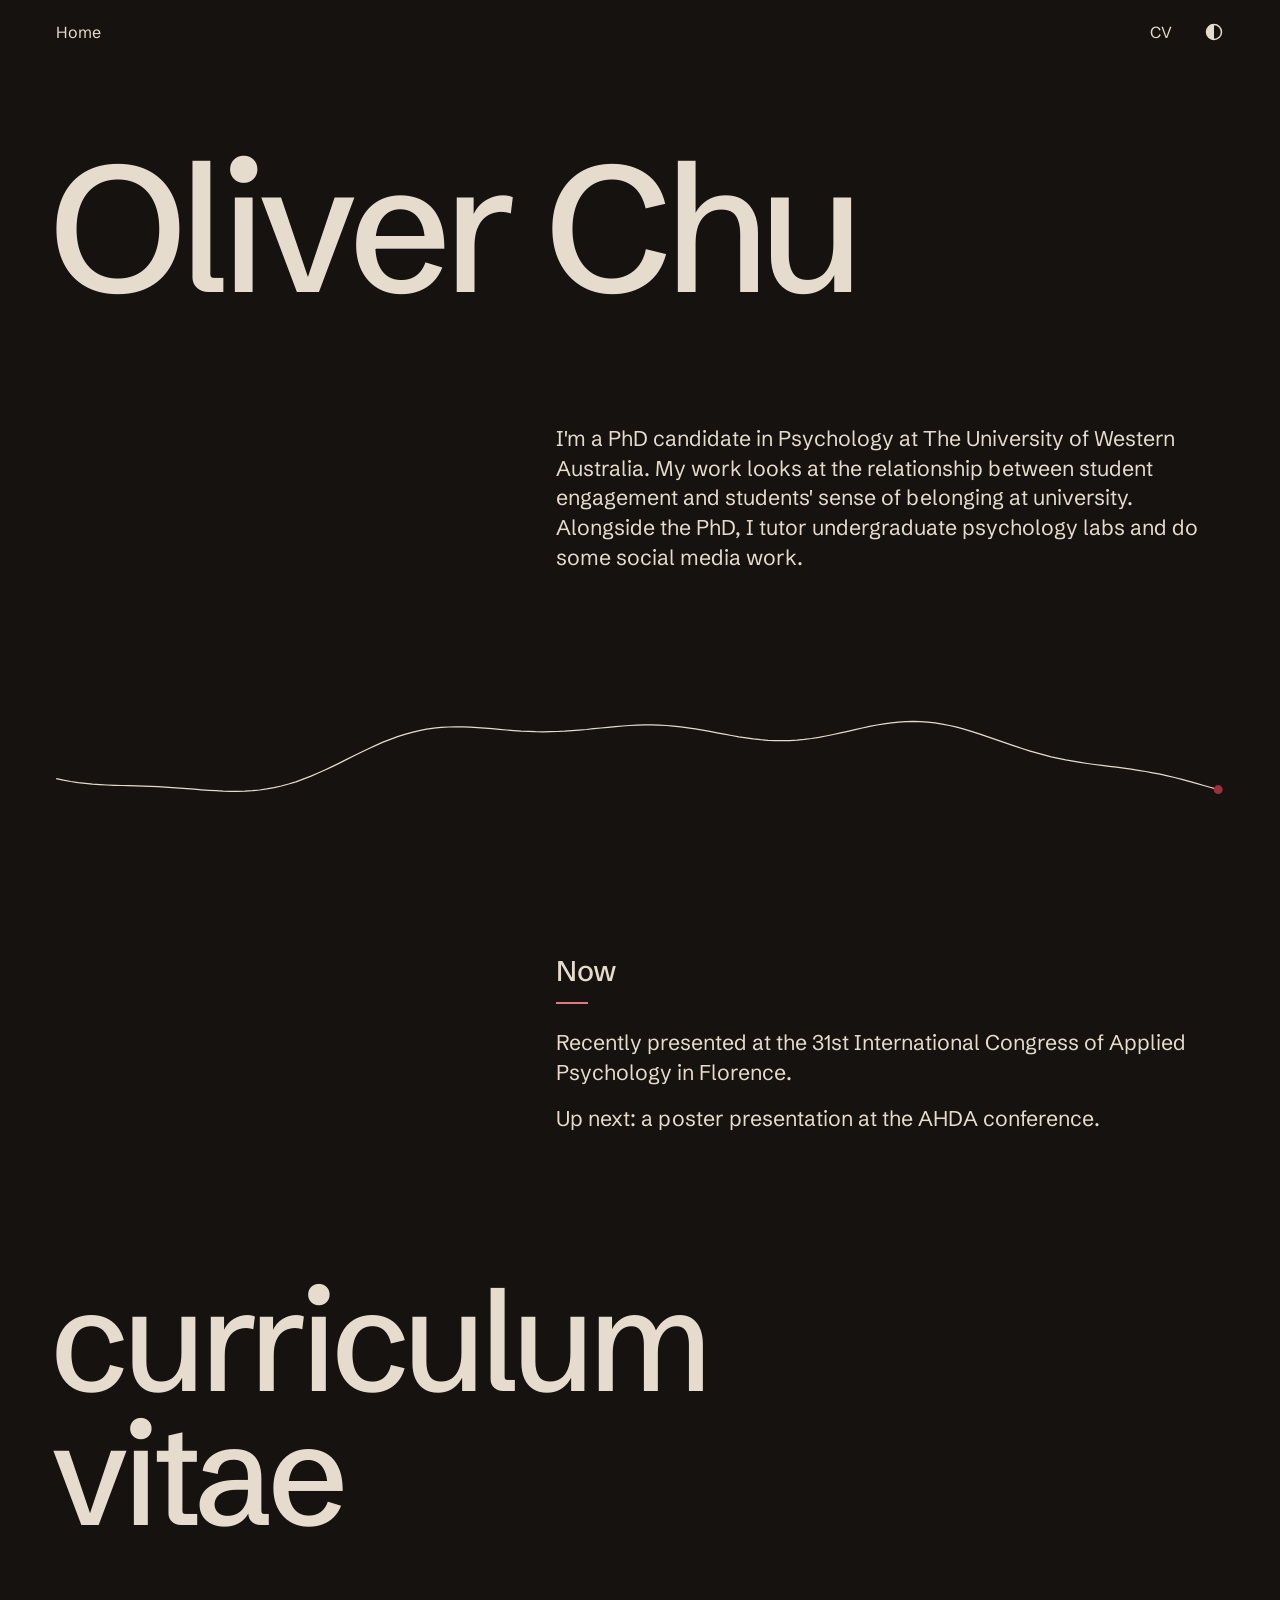
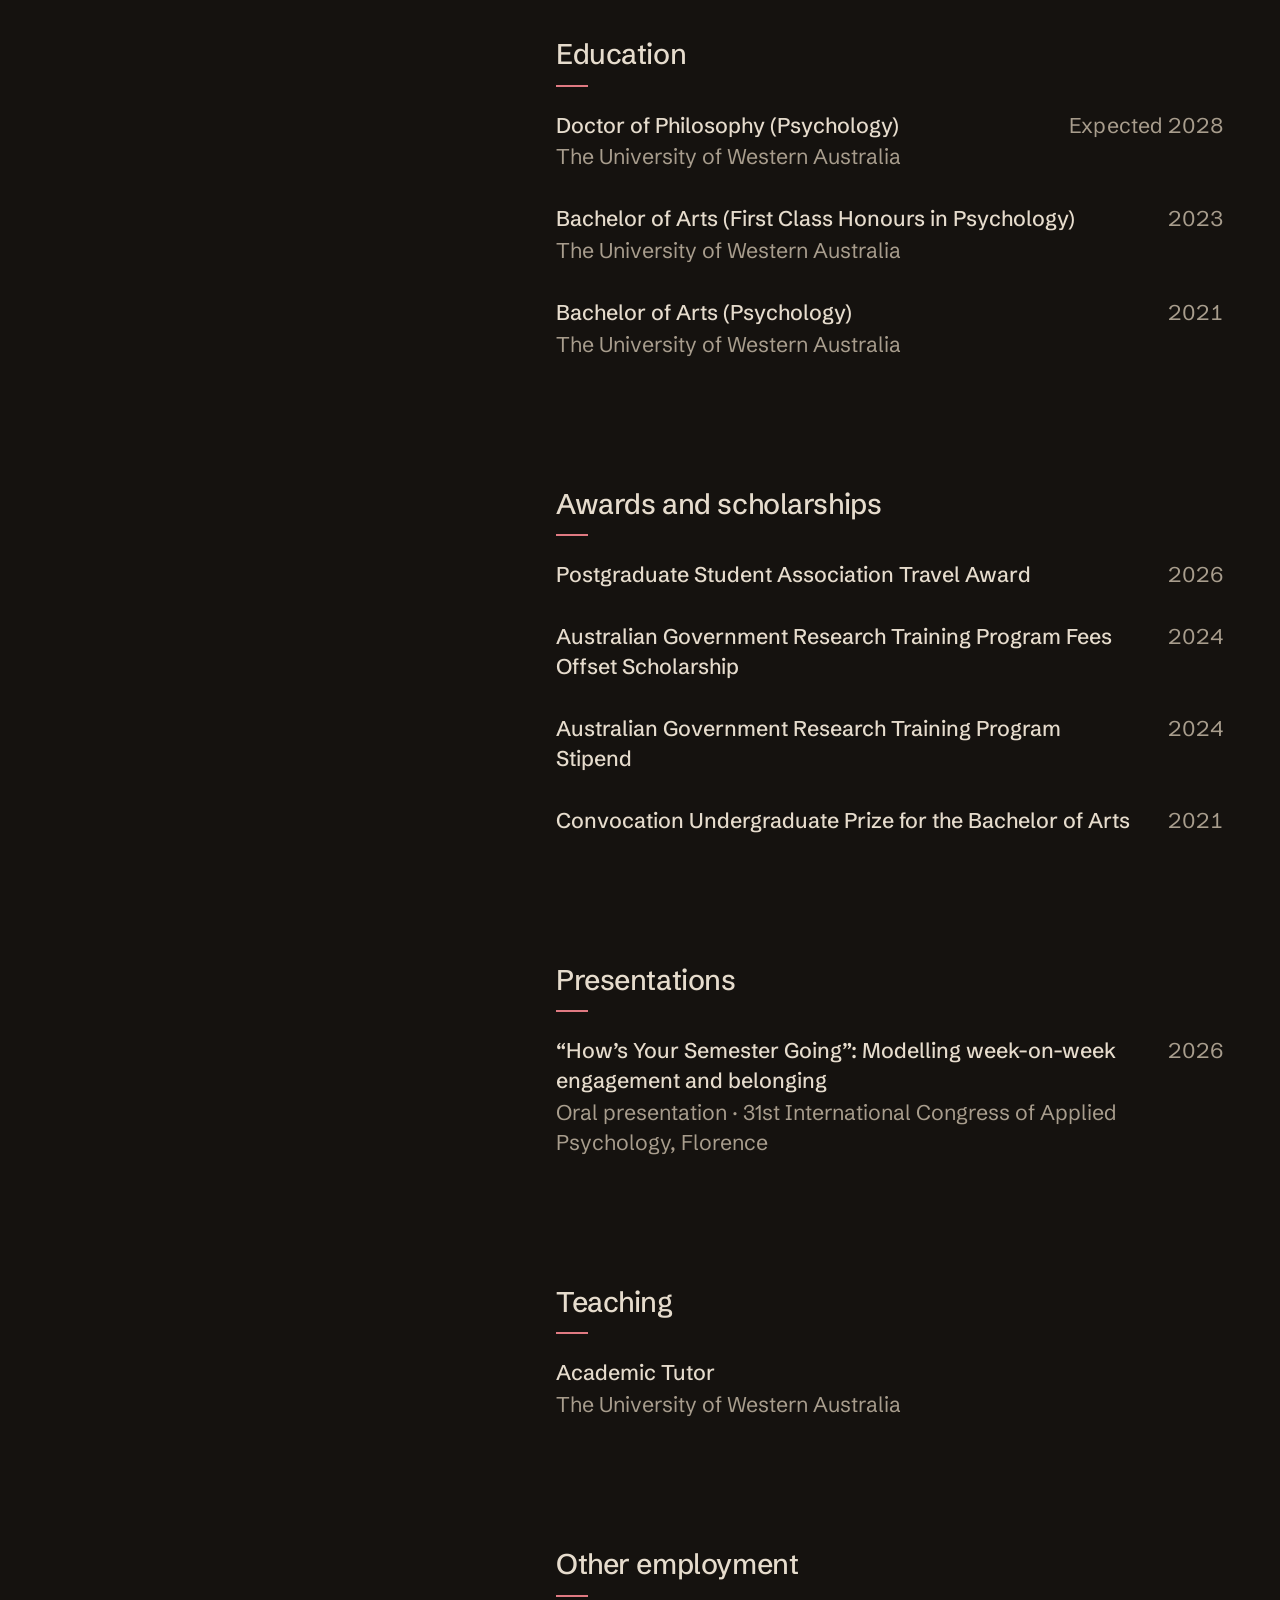
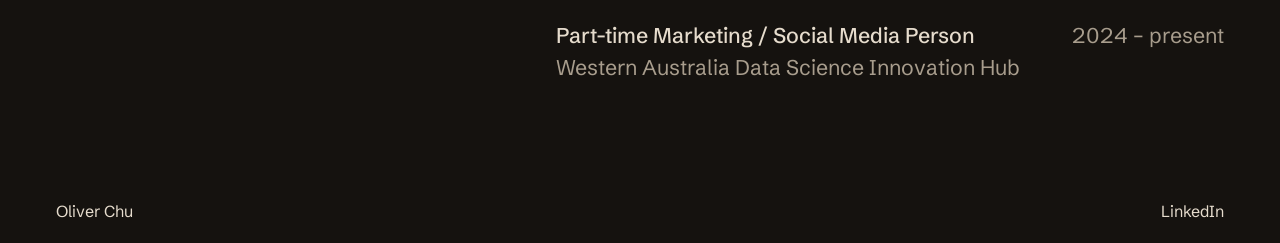
==== commit 2746f2d4: "Put section titles above their text with a drawn maroon dash Each title now sits on the bio's column" ====
--- a/index.html
+++ b/index.html
@@ -10,7 +10,7 @@
 <meta property="og:type" content="website">
 <link rel="icon" href="assets/img/favicon.svg" type="image/svg+xml">
 <link rel="preload" href="assets/fonts/schibsted-grotesk-latin-500-normal.woff2" as="font" type="font/woff2" crossorigin>
-<link rel="stylesheet" href="assets/css/style.css?v=20261107">
+<link rel="stylesheet" href="assets/css/style.css?v=20261107b">
 <script>document.documentElement.classList.add("js")</script>
 <script src="assets/js/sun.js?v=20261107"></script>
 </head>
@@ -56,8 +56,8 @@
 <section class="section section--tight reveal">
 <div class="row">
 <h2 class="label col-label">Education</h2>
-<ol class="entries entries--timeline col-text" style="flex-grow: 4; max-width: none;">
-<li class="entry entry--current">
+<ol class="entries col-text" style="flex-grow: 4; max-width: none;">
+<li class="entry">
 <span class="entry-when">Expected 2028</span>
 <div class="entry-body">
 <span class="entry-what">Doctor of Philosophy (Psychology)</span>
@@ -179,6 +179,7 @@
 </script>
 <script src="assets/js/theme.js?v=20261107" defer></script>
 <script src="assets/js/line.js?v=20261107b" defer></script>
+<script src="assets/js/dash.js?v=20261107" defer></script>
 <script src="assets/js/cursor.js?v=20261107" defer></script>
 </body>
 </html>
--- a/assets/css/style.css
+++ b/assets/css/style.css
@@ -27,7 +27,7 @@
   --measure-lead: 30em;
 
   /* Layout: which of the 12 columns the text starts in, on screens 1024px and wider (phones stay one column).
-     --bio-start moves the bio under the name; --text-start moves the text beside Work, Now and the CV titles.
+     --bio-start moves the bio under the name; --text-start moves the section labels and their text.
      Both run to the right margin, so a smaller number gives a wider block. */
   --bio-start: 6;
   --text-start: 6;
@@ -85,6 +85,13 @@
   font-weight: 500;
   letter-spacing: -0.015em;
 }
+
+/* A short dash under each section title: maroon, or rose in dark mode */
+.label::after { content: ""; display: block; width: 32px; height: 2px; margin-top: 14px; background: var(--accent); }
+/* It draws in from the left as it reaches the screen (assets/js/dash.js). Without JavaScript it's simply there. */
+.js .label::after { transform: scaleX(0); transform-origin: left; transition: transform 0.8s cubic-bezier(0.65, 0, 0.2, 1); }
+.js .label.dash-in::after { transform: scaleX(1); }
+@media print { .js .label::after { transform: none; } }
 
 .meta { font-size: var(--step--1); line-height: 1.4; color: var(--muted); }
 .entry-when, .poster .meta span:first-child { font-variant-numeric: tabular-nums; }
@@ -234,23 +241,6 @@
 .entry-notes dd.pair { display: flex; flex-wrap: wrap; gap: 0 24px; }
 .entry-notes dd.pair > span { min-width: 0; }
 
-/* Education timeline: a dot beside each entry joined by a hairline, newest at the top.
-   Dots sit in the gutter to the left of the entries, so the text still lines up with the other CV sections.
-   The current entry (the PhD, in progress) is a hollow dot. On narrow screens the list is indented to make room. */
-.entries--timeline > .entry { position: relative; }
-.entries--timeline > .entry::before,
-.entries--timeline > .entry:not(:last-child)::after { content: ""; position: absolute; pointer-events: none; }
-.entries--timeline > .entry::before {
-  left: -24px; top: calc(var(--step-1) * 0.7 - 4.5px); z-index: 1;
-  width: 9px; height: 9px; border-radius: 50%; background: var(--ink);
-}
-.entries--timeline > .entry--current::before { background: var(--paper); border: 1.5px solid var(--ink); }
-.entries--timeline > .entry:not(:last-child)::after {
-  left: -20px; width: 1px; background: var(--ink);
-  top: calc(var(--step-1) * 0.7); bottom: calc(-32px - var(--step-1) * 0.7);
-}
-@media (max-width: 1023px) { .entries--timeline { padding-left: 24px; } }
-
 /* One-page CV: the CV follows Now and each section fades in once as it arrives */
 html { scroll-behavior: smooth; }
 #cv { scroll-margin-top: 0; }
@@ -273,13 +263,15 @@
 .footer-links { display: flex; flex-wrap: wrap; gap: 0 32px; }
 @media (max-width: 480px) { .footer-email, .footer-name { min-height: 48px; } .site-footer { padding-block: 8px; row-gap: 0; } }
 
-/* Wide screens: a 12-column grid. Labels take columns 1–5 and all text starts at column 6, running to the
-   right margin (Draft 2), capped at a readable line length on very wide screens.
+/* Wide screens: a 12-column grid. All text starts at column 6, running to the right margin (Draft 2), capped at a
+   readable line length on very wide screens. Each label sits directly above its text on that same column, so the
+   eye moves down the page and never has to jump across it.
    The type grows gently past 1440px so lines stay a comfortable length instead of leaving the right side empty. */
 @media (min-width: 1024px) {
   .row { display: grid; grid-template-columns: repeat(12, minmax(0, 1fr)); column-gap: 32px; row-gap: 24px; }
-  /* Start columns come from --bio-start and --text-start in :root (6 if unset). Labels fill the space before the text. */
-  .row > .col-label { grid-column: 1 / var(--text-start, 6); }
+  /* Start columns come from --bio-start and --text-start in :root (6 if unset) */
+  .row > .col-label { grid-column: var(--text-start, 6) / 13; }
+  .hero .row > .col-label { display: none; }
   .row > .col-text { grid-column: var(--text-start, 6) / 13; max-width: var(--measure); }
   .row > .col-text.entries { grid-column: var(--text-start, 6) / 13; max-width: none; }
   .hero .row > .col-text.lead { grid-column: var(--bio-start, 6) / 13; }
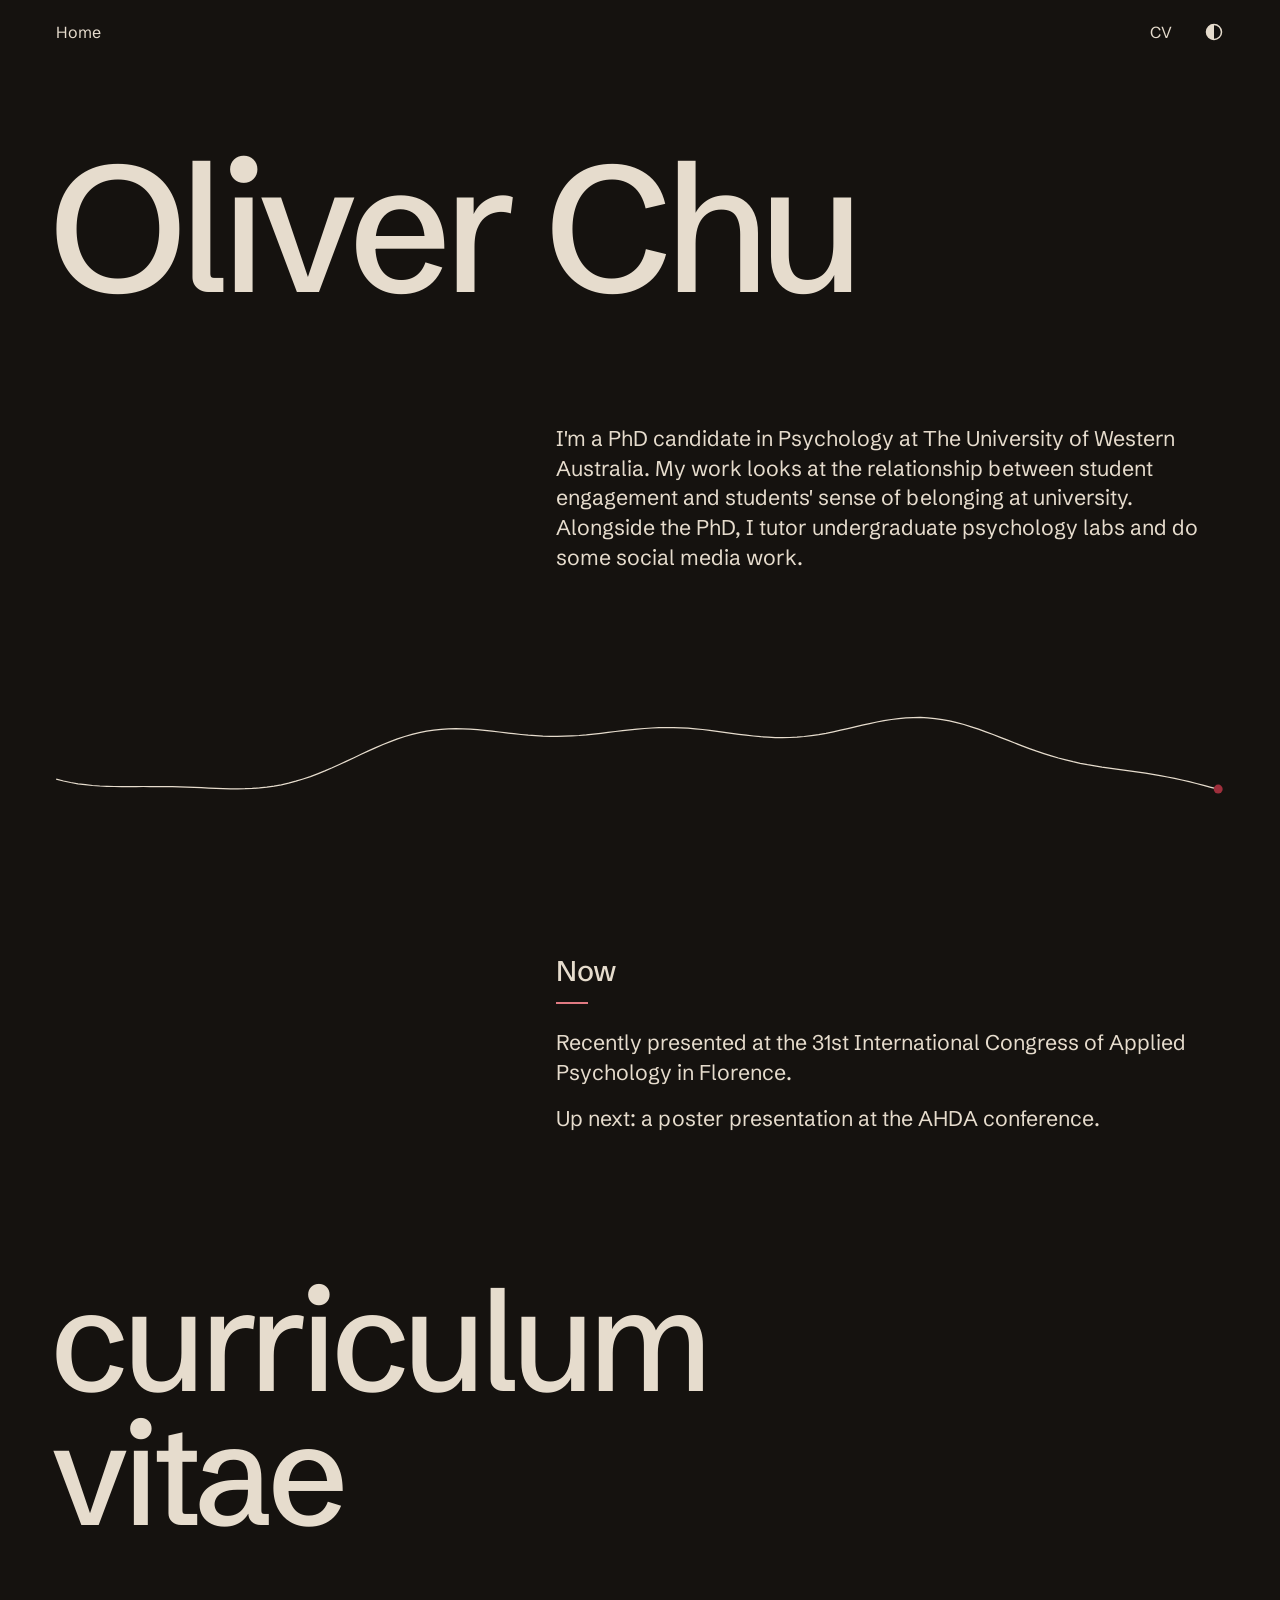
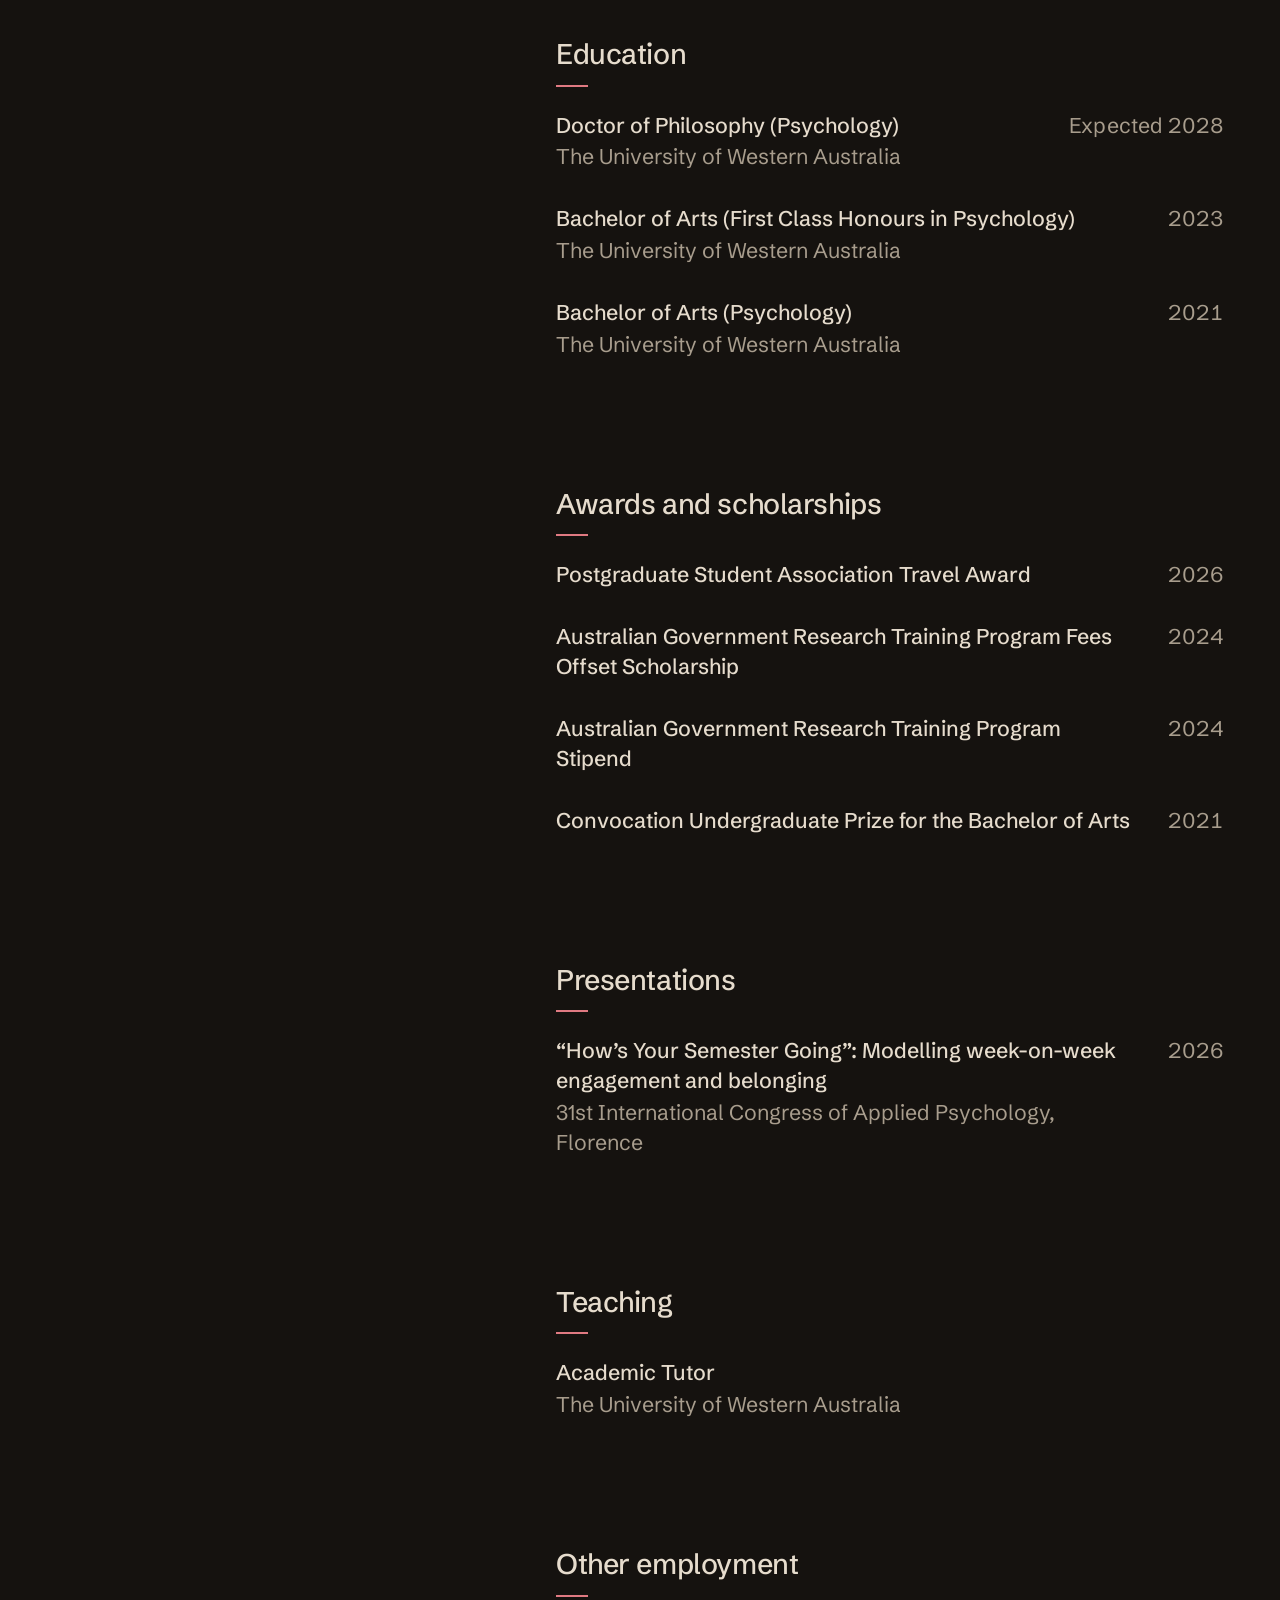
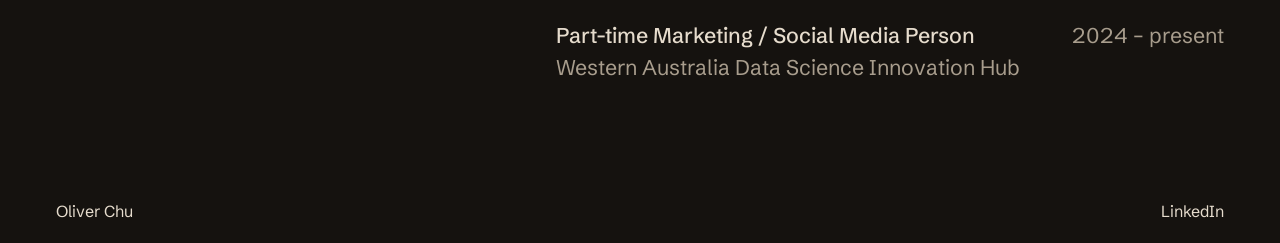
==== commit 6a19252e: "Drop the presentation type from the Presentations entry" ====
--- a/index.html
+++ b/index.html
@@ -116,7 +116,7 @@
 <span class="entry-when">2026</span>
 <div class="entry-body">
 <span class="entry-what">“How’s Your Semester Going”: Modelling week-on-week engagement and belonging</span>
-<span class="entry-where">Oral presentation · 31st International Congress of Applied Psychology, Florence</span>
+<span class="entry-where">31st International Congress of Applied Psychology, Florence</span>
 </div>
 </li>
 </ol>
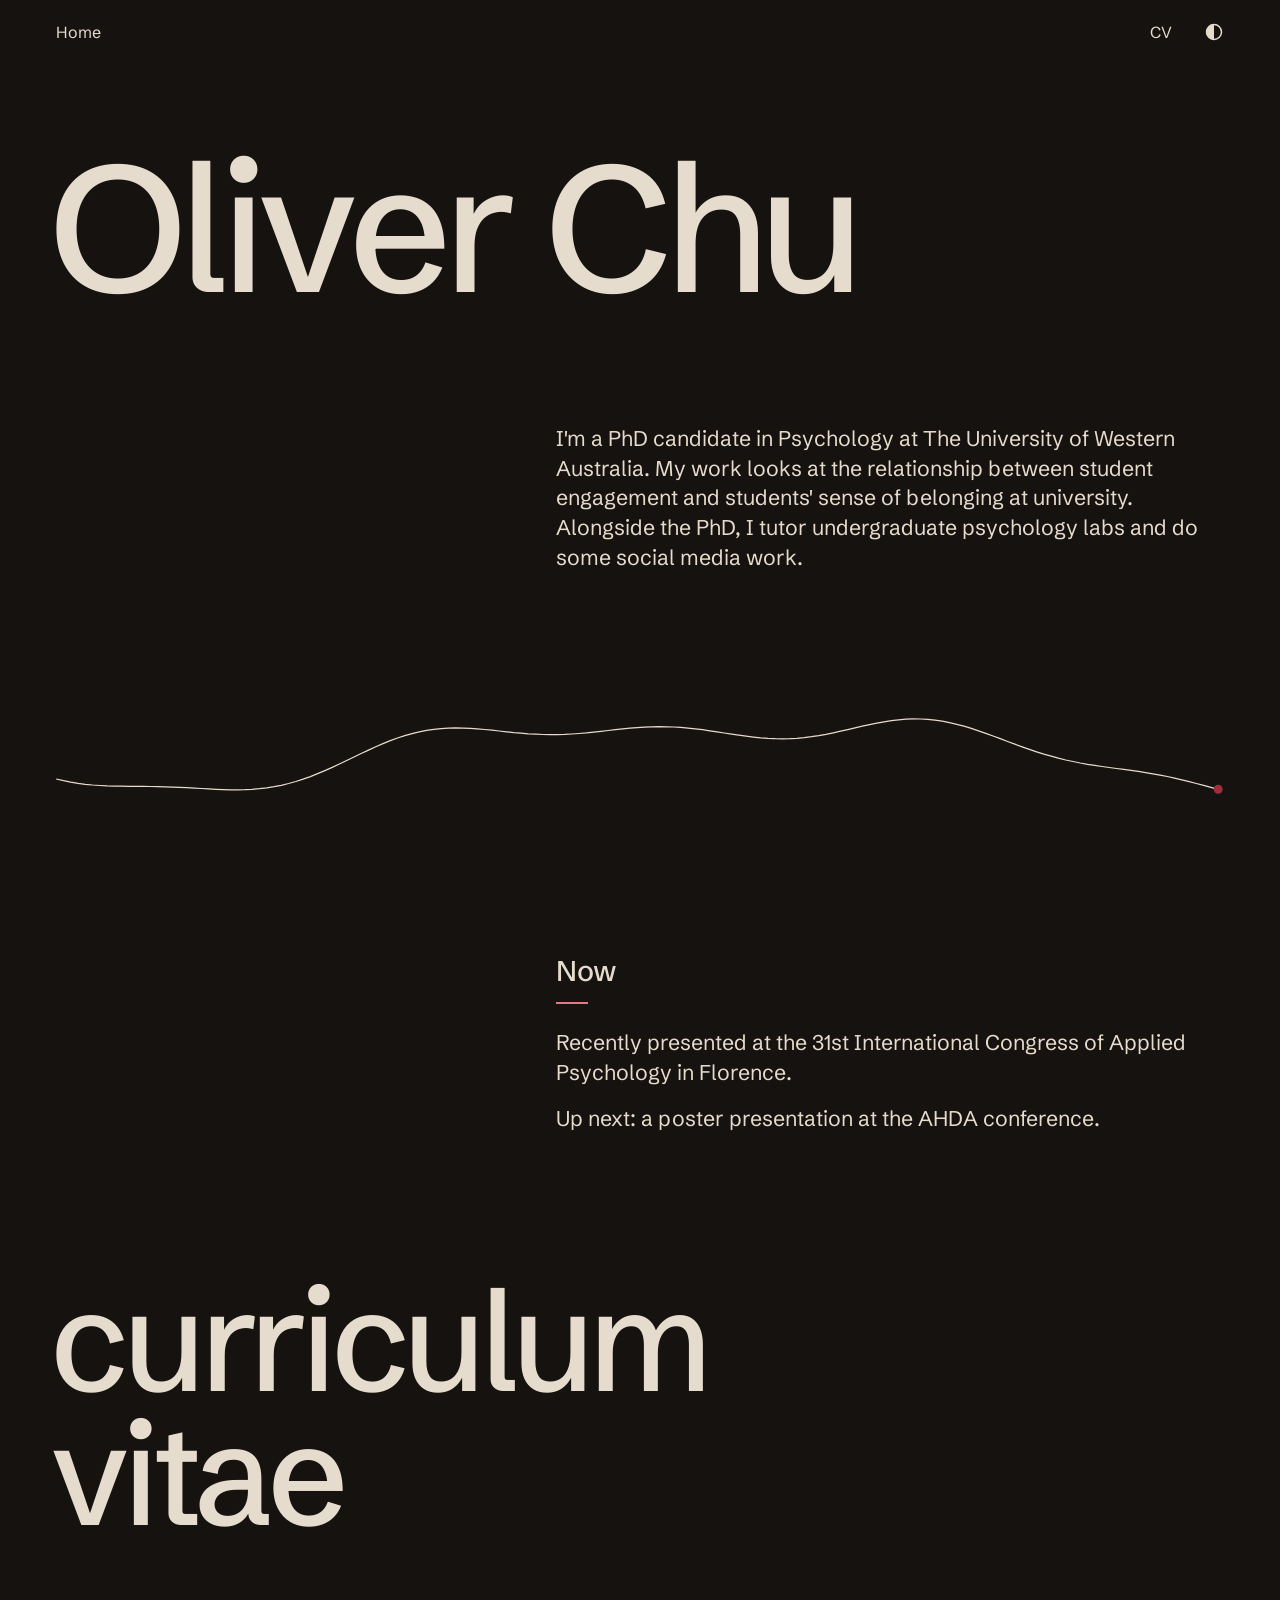
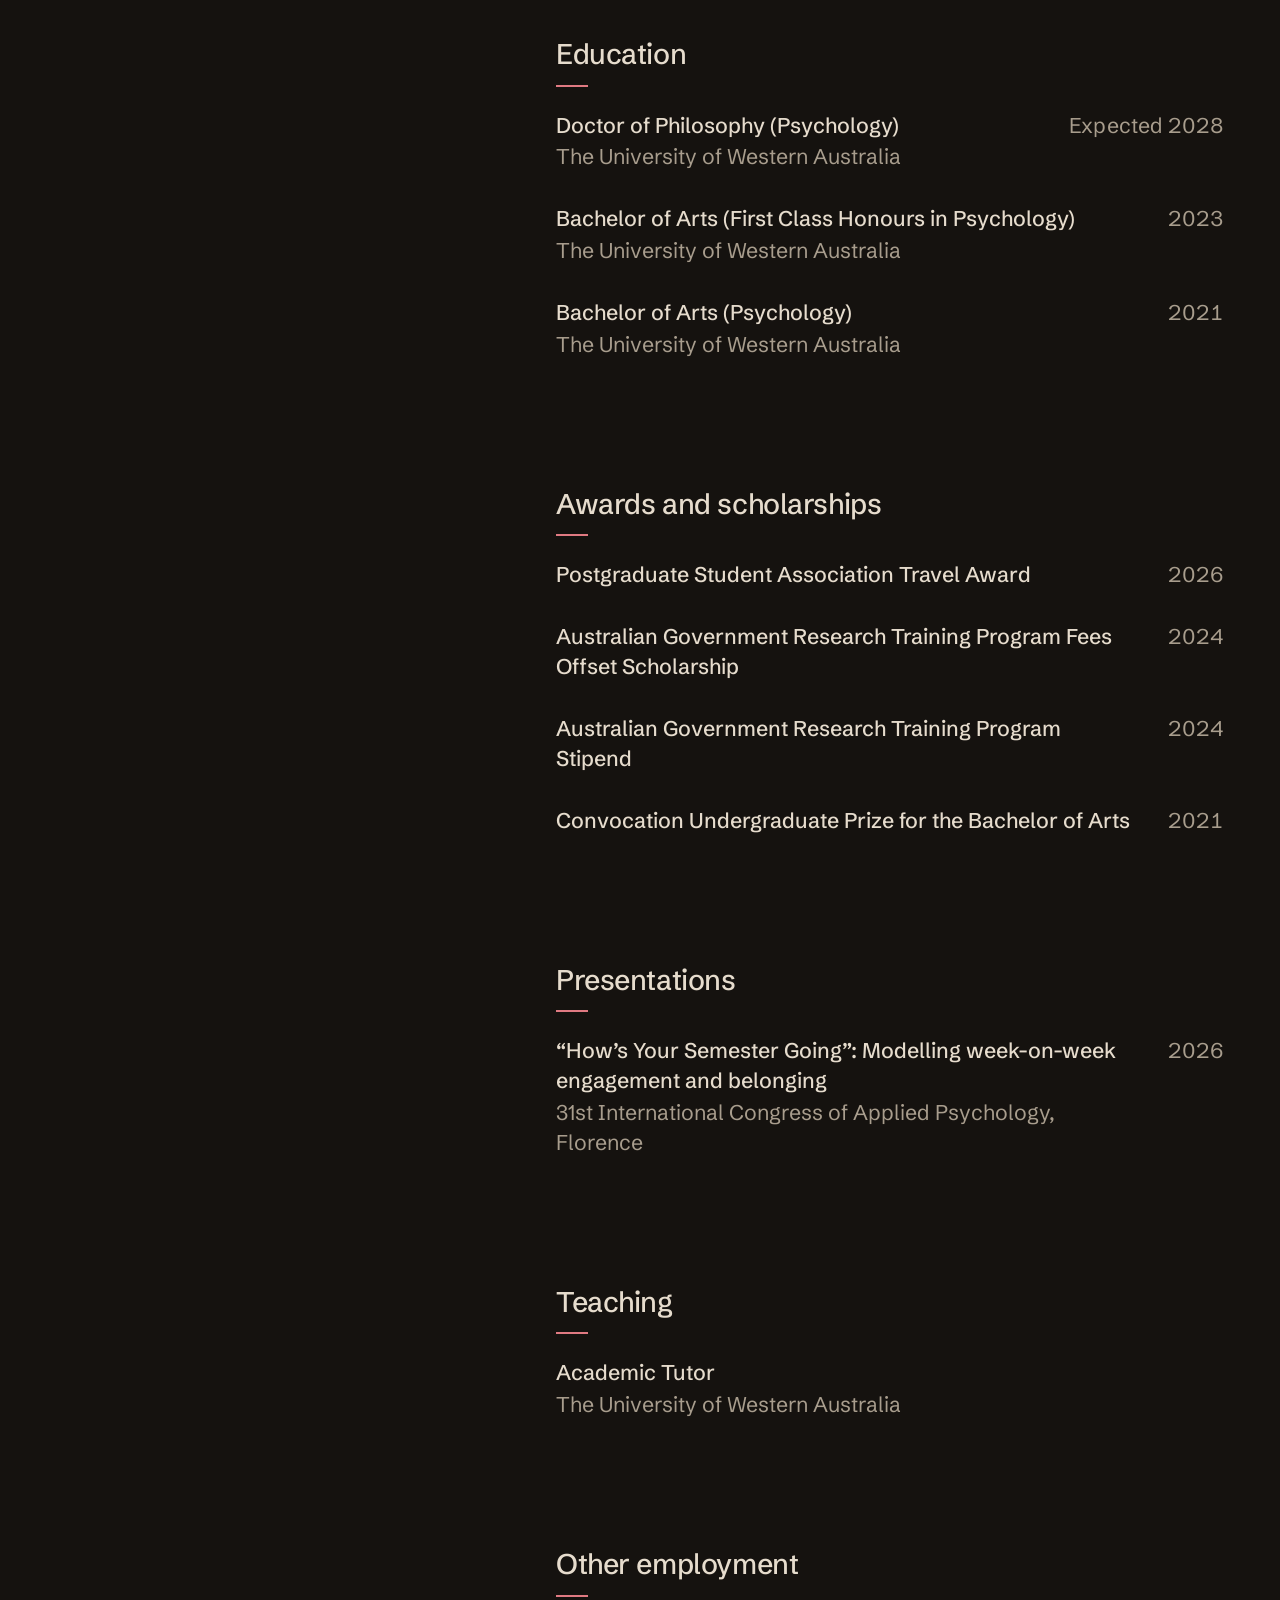
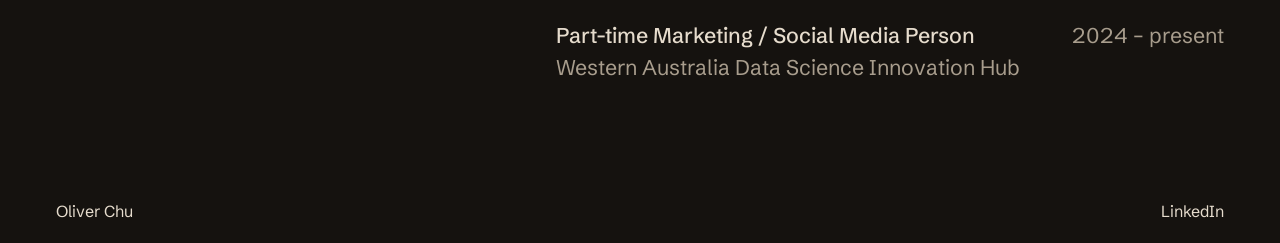
==== commit acd9d279: "Start every visit in dark mode" ====
--- a/index.html
+++ b/index.html
@@ -12,7 +12,8 @@
 <link rel="preload" href="assets/fonts/schibsted-grotesk-latin-500-normal.woff2" as="font" type="font/woff2" crossorigin>
 <link rel="stylesheet" href="assets/css/style.css?v=20261107b">
 <script>document.documentElement.classList.add("js")</script>
-<script src="assets/js/sun.js?v=20261107"></script>
+<!-- Starts in dark mode; a choice made with the header toggle lasts for the rest of the visit -->
+<script>var t;try{t=sessionStorage.getItem("theme")}catch(e){}document.documentElement.dataset.theme=t==="light"?"light":"dark"</script>
 </head>
 <body class="home" id="top">
 
@@ -177,7 +178,7 @@
   items.forEach(function (el) { io.observe(el); });
 })();
 </script>
-<script src="assets/js/theme.js?v=20261107" defer></script>
+<script src="assets/js/theme.js?v=20261109" defer></script>
 <script src="assets/js/line.js?v=20261107b" defer></script>
 <script src="assets/js/dash.js?v=20261107" defer></script>
 <script src="assets/js/cursor.js?v=20261107" defer></script>
